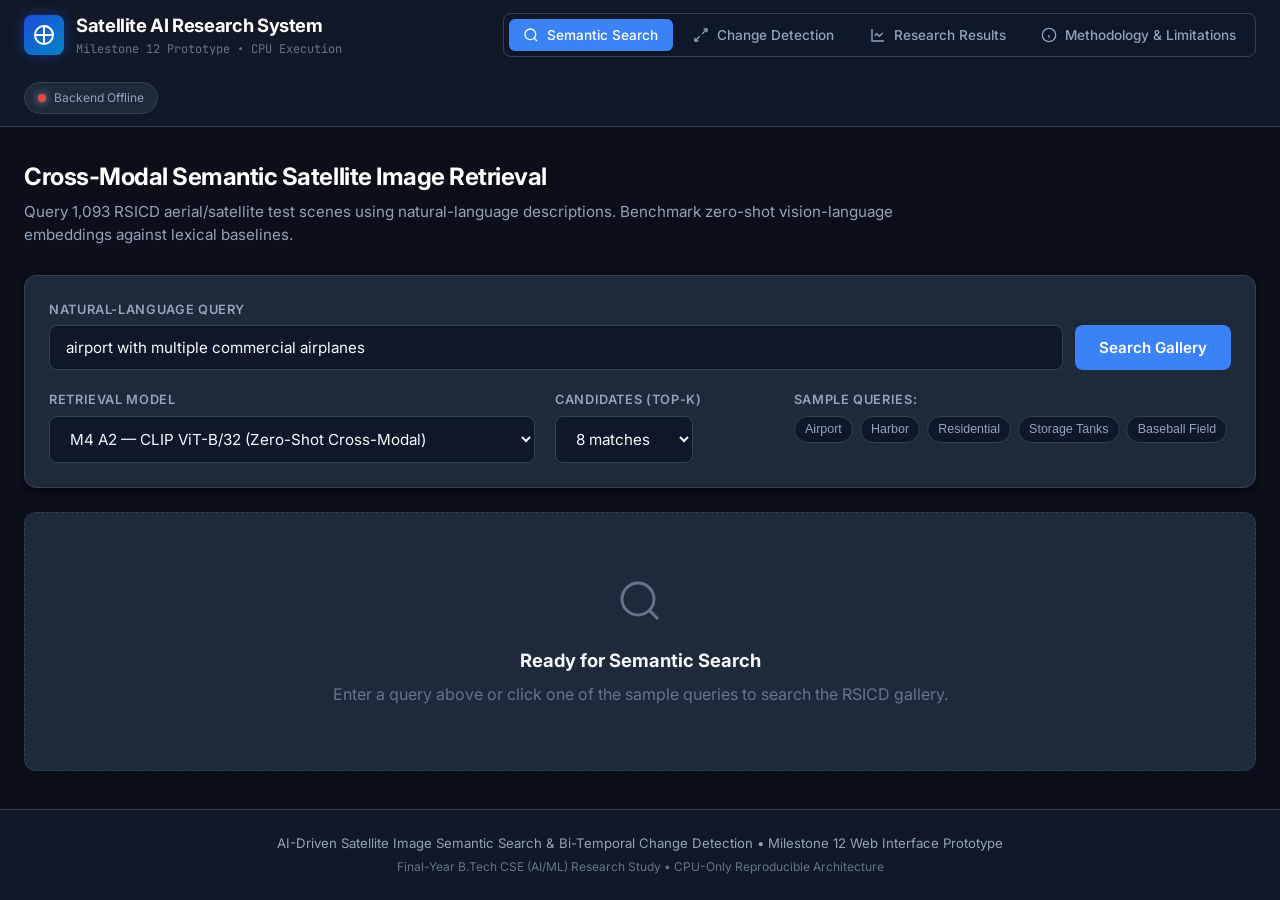
==== frontend/index.html @ 3523a1b5 "streamlit dashboard updated" ====
<!DOCTYPE html>
<html lang="en">
<head>
  <meta charset="UTF-8">
  <meta name="viewport" content="width=device-width, initial-scale=1.0">
  <meta name="description" content="AI-Driven Satellite Image Semantic Search and Temporal Change Detection Research Dashboard">
  <title>Satellite AI — Semantic Search & Change Detection</title>
  <link rel="preconnect" href="https://fonts.googleapis.com">
  <link rel="preconnect" href="https://fonts.gstatic.com" crossorigin>
  <link href="https://fonts.googleapis.com/css2?family=Inter:wght@300;400;500;600;700&family=JetBrains+Mono:wght@400;500&display=swap" rel="stylesheet">
  <link rel="stylesheet" href="css/styles.css">
</head>
<body>
  <!-- Header & Navigation -->
  <header class="app-header">
    <div class="header-container">
      <div class="brand">
        <div class="brand-icon">
          <svg width="24" height="24" viewBox="0 0 24 24" fill="none" stroke="currentColor" stroke-width="2">
            <circle cx="12" cy="12" r="9"/>
            <path d="M12 3a9 9 0 0 1 9 9"/>
            <path d="M3 12h18"/>
            <path d="M12 3v18"/>
          </svg>
        </div>
        <div class="brand-text">
          <h1>Satellite AI Research System</h1>
          <span class="brand-tag">Milestone 12 Prototype &bull; CPU Execution</span>
        </div>
      </div>

      <nav class="main-nav" aria-label="Main Navigation">
        <button class="nav-btn active" data-tab="search" id="tab-btn-search">
          <svg width="16" height="16" viewBox="0 0 24 24" fill="none" stroke="currentColor" stroke-width="2"><circle cx="11" cy="11" r="8"/><path d="m21 21-4.3-4.3"/></svg>
          Semantic Search
        </button>
        <button class="nav-btn" data-tab="change" id="tab-btn-change">
          <svg width="16" height="16" viewBox="0 0 24 24" fill="none" stroke="currentColor" stroke-width="2"><path d="M16 3h5v5"/><path d="M8 21H3v-5"/><path d="M21 3l-7 7"/><path d="M3 21l7-7"/></svg>
          Change Detection
        </button>
        <button class="nav-btn" data-tab="results" id="tab-btn-results">
          <svg width="16" height="16" viewBox="0 0 24 24" fill="none" stroke="currentColor" stroke-width="2"><path d="M3 3v18h18"/><path d="m19 9-5 5-4-4-3 3"/></svg>
          Research Results
        </button>
        <button class="nav-btn" data-tab="methodology" id="tab-btn-methodology">
          <svg width="16" height="16" viewBox="0 0 24 24" fill="none" stroke="currentColor" stroke-width="2"><circle cx="12" cy="12" r="10"/><path d="M12 16v-4"/><path d="M12 8h.01"/></svg>
          Methodology & Limitations
        </button>
      </nav>

      <div class="system-status">
        <span class="status-indicator" id="status-indicator"></span>
        <span class="status-label" id="status-label">Checking Backend...</span>
      </div>
    </div>
  </header>

  <!-- Notification Banner -->
  <div id="alert-banner" class="alert-banner hidden" role="alert">
    <div class="alert-content">
      <span id="alert-message"></span>
      <button id="alert-close" class="alert-close" aria-label="Close Alert">&times;</button>
    </div>
  </div>

  <!-- Main Container -->
  <main class="main-content">
    
    <!-- SECTION 1: SEMANTIC SEARCH -->
    <section id="panel-search" class="content-panel active">
      <div class="panel-header">
        <h2>Cross-Modal Semantic Satellite Image Retrieval</h2>
        <p class="panel-desc">Query 1,093 RSICD aerial/satellite test scenes using natural-language descriptions. Benchmark zero-shot vision-language embeddings against lexical baselines.</p>
      </div>

      <div class="search-controls-card">
        <form id="search-form" class="search-form">
          <div class="query-input-group">
            <label for="search-query-input">Natural-Language Query</label>
            <div class="input-with-button">
              <input type="text" id="search-query-input" placeholder="e.g. airport with multiple commercial airplanes parked near terminals" value="airport with multiple commercial airplanes" required>
              <button type="submit" id="search-submit-btn" class="primary-btn">
                <span class="btn-text">Search Gallery</span>
                <span class="btn-spinner hidden"></span>
              </button>
            </div>
          </div>

          <div class="search-options-row">
            <div class="option-field">
              <label for="search-method-select">Retrieval Model</label>
              <select id="search-method-select">
                <option value="clip" selected>M4 A2 — CLIP ViT-B/32 (Zero-Shot Cross-Modal)</option>
                <option value="prompt_ensemble">M4 A3 — CLIP + Domain Prompt Ensemble (5 RS Templates)</option>
                <option value="bm25">B/M4 A1 — BM25 (Leave-One-Caption-Out Lexical Baseline)</option>
              </select>
            </div>

            <div class="option-field">
              <label for="search-topk-select">Candidates (Top-K)</label>
              <select id="search-topk-select">
                <option value="4">4 matches</option>
                <option value="8" selected>8 matches</option>
                <option value="12">12 matches</option>
                <option value="16">16 matches</option>
                <option value="24">24 matches</option>
              </select>
            </div>

            <div class="quick-queries">
              <label>Sample Queries:</label>
              <div class="query-chips">
                <button type="button" class="chip-btn" data-query="airport with multiple commercial airplanes">Airport</button>
                <button type="button" class="chip-btn" data-query="dense commercial harbor with cargo ships">Harbor</button>
                <button type="button" class="chip-btn" data-query="dense residential area with many houses">Residential</button>
                <button type="button" class="chip-btn" data-query="storage tanks in industrial area">Storage Tanks</button>
                <button type="button" class="chip-btn" data-query="baseball field surrounded by trees">Baseball Field</button>
              </div>
            </div>
          </div>
        </form>
      </div>

      <div class="search-meta-bar" id="search-meta-bar" style="display: none;">
        <div class="meta-item"><span class="meta-label">Method:</span> <strong id="meta-method-name">CLIP ViT-B/32</strong></div>
        <div class="meta-item"><span class="meta-label">Latency:</span> <strong id="meta-latency-val">0 ms</strong> (CPU)</div>
        <div class="meta-item"><span class="meta-label">Found:</span> <strong id="meta-results-count">0</strong> candidates</div>
        <div class="meta-item"><span class="meta-label">Index:</span> <strong>FAISS IndexFlatIP (512D)</strong></div>
      </div>

      <!-- Results Grid -->
      <div id="search-results-container" class="results-grid-container">
        <div class="empty-state" id="search-empty-state">
          <svg width="48" height="48" viewBox="0 0 24 24" fill="none" stroke="currentColor" stroke-width="1.5"><circle cx="11" cy="11" r="8"/><path d="m21 21-4.3-4.3"/></svg>
          <h3>Ready for Semantic Search</h3>
          <p>Enter a query above or click one of the sample queries to search the RSICD gallery.</p>
        </div>
      </div>
    </section>

    <!-- SECTION 2: CHANGE DETECTION -->
    <section id="panel-change" class="content-panel">
      <div class="panel-header">
        <h2>Bi-Temporal Satellite Image Change Detection</h2>
        <p class="panel-desc">Evaluate land-cover and building surface changes between temporal pairs ($T_1 \rightarrow T_2$). Compare classical radiometric differences with Siamese CNNs, dense attention networks, and transformers.</p>
      </div>

      <div class="change-controls-card">
        <form id="change-form" class="change-form">
          <div class="change-options-grid">
            <div class="option-field">
              <label for="change-pair-select">LEVIR-CD Test Scene Pair</label>
              <select id="change-pair-select">
                <option value="test_1" selected>test_1 (Ground Truth Available)</option>
                <option value="test_2">test_2</option>
                <option value="test_3">test_3</option>
                <option value="test_4">test_4</option>
                <option value="test_5">test_5</option>
                <option value="test_10">test_10</option>
                <option value="test_20">test_20</option>
                <option value="test_30">test_30</option>
                <option value="test_40">test_40</option>
                <option value="test_50">test_50</option>
              </select>
            </div>

            <div class="option-field">
              <label for="change-model-select">Detection Algorithm / Model</label>
              <select id="change-model-select">
                <option value="M9_BIT_CD" selected>M9 BIT-CD (Bitemporal Transformer, 552k params)</option>
                <option value="M10_QAT_CD">M10 QAT-CD (Quality-Aware Gated Detection)</option>
                <option value="M7_FC_Siam_diff">M7 FC-Siam-diff (Siamese U-Net, 1.47M params)</option>
                <option value="M8_SNUNet">M8 SNUNet-CD (Dense Siamese + ECAM, 563k params)</option>
                <option value="B1_Pixel_Diff">B1 Pixel Difference (L1 Radiometric Baseline)</option>
                <option value="B2_SSIM">B2 SSIM Dissimilarity (Structural Baseline)</option>
                <option value="B3_CVA">B3 Change Vector Analysis (Spectral Baseline)</option>
              </select>
            </div>

            <div class="option-field" id="qat-options-group" style="display: none;">
              <label for="qat-gamma-select">QAT-CD Attenuation Strength (&gamma;)</label>
              <select id="qat-gamma-select">
                <option value="0.0" selected>&gamma; = 0.0 (Validation Optimal, Baseline F1)</option>
                <option value="0.30">&gamma; = 0.30 (Exploratory Active Gating, -29.2% FP)</option>
              </select>
            </div>

            <div class="option-field">
              <label for="change-threshold-override">Decision Threshold &tau;* Override</label>
              <input type="number" id="change-threshold-override" step="0.01" min="0.0" max="1.0" placeholder="Default (Frozen &tau;*)">
            </div>
          </div>

          <div class="change-action-row">
            <button type="submit" id="change-submit-btn" class="primary-btn">
              <span class="btn-text">Execute Change Detection</span>
              <span class="btn-spinner hidden"></span>
            </button>
            <div class="toggle-control">
              <label class="switch">
                <input type="checkbox" id="show-error-overlay-toggle" checked>
                <span class="slider round"></span>
              </label>
              <span class="switch-label">Show Diagnostic Error Overlay (TP/FP/FN)</span>
            </div>
          </div>
        </form>
      </div>

      <!-- Change Visualizer Stage -->
      <div id="change-results-stage" class="change-results-stage" style="display: none;">
        <div class="viewer-meta-ribbon">
          <div class="ribbon-item"><span class="ribbon-label">Model:</span> <strong id="ribbon-model">M9 BIT-CD</strong></div>
          <div class="ribbon-item"><span class="ribbon-label">Threshold:</span> <strong id="ribbon-threshold">&tau;* = 0.4500</strong></div>
          <div class="ribbon-item"><span class="ribbon-label">Latency:</span> <strong id="ribbon-latency">0 ms</strong> (CPU)</div>
          <div class="ribbon-item"><span class="ribbon-label">Resolution:</span> <strong>1024 &times; 1024</strong> (16 &times; 256 patches)</div>
        </div>

        <div class="quad-viewer-grid">
          <div class="quad-card">
            <div class="quad-header">
              <h3>Image T1 (Pre-Change)</h3>
              <span class="badge">Optical RGB</span>
            </div>
            <div class="quad-body">
              <img id="view-t1" alt="Image T1" src="" loading="lazy">
            </div>
          </div>

          <div class="quad-card">
            <div class="quad-header">
              <h3>Image T2 (Post-Change)</h3>
              <span class="badge">Optical RGB</span>
            </div>
            <div class="quad-body">
              <img id="view-t2" alt="Image T2" src="" loading="lazy">
            </div>
          </div>

          <div class="quad-card">
            <div class="quad-header">
              <h3>Continuous Difference Map</h3>
              <span class="badge badge-accent">Inferno Heatmap [0, 1]</span>
            </div>
            <div class="quad-body">
              <img id="view-heatmap" alt="Difference Heatmap" src="" loading="lazy">
            </div>
          </div>

          <div class="quad-card">
            <div class="quad-header">
              <h3>Predicted Change Mask</h3>
              <span class="badge badge-success">Binary (&ge; &tau;*)</span>
            </div>
            <div class="quad-body">
              <img id="view-mask" alt="Predicted Mask" src="" loading="lazy">
            </div>
          </div>
        </div>

        <!-- Diagnostic Overlay (if ground truth available) -->
        <div id="diagnostic-overlay-section" class="diagnostic-overlay-section">
          <div class="quad-card full-width">
            <div class="quad-header">
              <h3>Ground-Truth Audit & Confusion Error Overlay</h3>
              <div class="legend-pills">
                <span class="pill pill-tp">True Positive (Green)</span>
                <span class="pill pill-fp">False Positive (Red)</span>
                <span class="pill pill-fn">False Negative (Blue)</span>
                <span class="pill pill-tn">True Negative (Dark)</span>
              </div>
            </div>
            <div class="overlay-viewer-wrapper">
              <img id="view-overlay" alt="Error Overlay" src="" loading="lazy">
            </div>
          </div>

          <!-- Scene Metrics -->
          <div class="metrics-cards-row" id="scene-metrics-row">
            <div class="metric-card">
              <span class="metric-name">Precision</span>
              <strong class="metric-value" id="val-precision">0.00%</strong>
            </div>
            <div class="metric-card">
              <span class="metric-name">Recall</span>
              <strong class="metric-value" id="val-recall">0.00%</strong>
            </div>
            <div class="metric-card highlight">
              <span class="metric-name">F1 Score</span>
              <strong class="metric-value" id="val-f1">0.0000</strong>
            </div>
            <div class="metric-card">
              <span class="metric-name">IoU (Jaccard)</span>
              <strong class="metric-value" id="val-iou">0.00%</strong>
            </div>
            <div class="metric-card">
              <span class="metric-name">Accuracy</span>
              <strong class="metric-value" id="val-accuracy">0.00%</strong>
            </div>
            <div class="metric-card">
              <span class="metric-name">False Positives (Pixels)</span>
              <strong class="metric-value" id="val-fp">0</strong>
            </div>
          </div>
        </div>
      </div>
    </section>

    <!-- SECTION 3: RESEARCH RESULTS -->
    <section id="panel-results" class="content-panel">
      <div class="panel-header">
        <h2>Milestone M11 Official Benchmark Results & Scientific Validation</h2>
        <p class="panel-desc">All metrics below were computed from frozen confusion counts across all 128 LEVIR-CD test scenes ($134,217,728$ evaluated pixels) under standardized CPU conditions with warm-up.</p>
      </div>

      <!-- Main Benchmark Table -->
      <div class="table-card">
        <div class="table-card-header">
          <h3>Comparative Benchmark Performance (LEVIR-CD Held-Out Test Set)</h3>
          <span class="badge badge-accent">134,217,728 Evaluated Pixels</span>
        </div>
        <div class="table-responsive">
          <table class="benchmark-table" id="benchmark-summary-table">
            <thead>
              <tr>
                <th>Detector</th>
                <th>Type</th>
                <th>Threshold &tau;*</th>
                <th>Precision</th>
                <th>Recall</th>
                <th>F1 Score</th>
                <th>IoU</th>
                <th>Accuracy</th>
                <th>False Positives</th>
                <th>CPU Latency</th>
                <th>Peak RSS</th>
              </tr>
            </thead>
            <tbody id="benchmark-table-body">
              <tr><td colspan="11" class="loading-cell">Loading verified M11 benchmark records...</td></tr>
            </tbody>
          </table>
        </div>
      </div>

      <!-- Bootstrap CI and Wilcoxon Tests Grid -->
      <div class="stats-cards-grid">
        <div class="table-card">
          <div class="table-card-header">
            <h3>Scene-Level Bootstrap 95% Confidence Intervals (B = 1,000)</h3>
            <span class="badge">N = 128 Scenes</span>
          </div>
          <div class="table-responsive">
            <table class="benchmark-table small" id="bootstrap-ci-table">
              <thead>
                <tr>
                  <th>Model</th>
                  <th>Precision (95% CI)</th>
                  <th>Recall (95% CI)</th>
                  <th>F1 Score (95% CI)</th>
                  <th>IoU (95% CI)</th>
                </tr>
              </thead>
              <tbody id="bootstrap-table-body">
                <tr><td colspan="5" class="loading-cell">Loading statistical resamples...</td></tr>
              </tbody>
            </table>
          </div>
        </div>

        <div class="table-card">
          <div class="table-card-header">
            <h3>Paired Wilcoxon Signed-Rank Hypothesis Tests</h3>
            <span class="badge">&alpha; = 0.05 Level</span>
          </div>
          <div class="table-responsive">
            <table class="benchmark-table small" id="wilcoxon-tests-table">
              <thead>
                <tr>
                  <th>Comparison</th>
                  <th>Mean &Delta;F1</th>
                  <th>Statistic W</th>
                  <th>p-value (F1)</th>
                  <th>Significant?</th>
                </tr>
              </thead>
              <tbody id="wilcoxon-table-body">
                <tr><td colspan="5" class="loading-cell">Loading paired tests...</td></tr>
              </tbody>
            </table>
          </div>
        </div>
      </div>

      <!-- QAT-CD Gating Ablations Table -->
      <div class="table-card">
        <div class="table-card-header">
          <h3>M10 Quality-Aware Attenuation & False-Alarm Ablations</h3>
          <span class="badge badge-accent">Operational Trade-Off Analysis</span>
        </div>
        <div class="table-responsive">
          <table class="benchmark-table small" id="ablation-table">
            <thead>
              <tr>
                <th>Ablation Condition</th>
                <th>Precision</th>
                <th>Recall</th>
                <th>F1 Score</th>
                <th>FP Pixels</th>
                <th>FP Reduction (%)</th>
                <th>Precision &Delta;</th>
                <th>Recall &Delta;</th>
                <th>Exchange Ratio (&Delta;FP / &Delta;TP)</th>
              </tr>
            </thead>
            <tbody id="ablation-table-body">
              <tr><td colspan="9" class="loading-cell">Loading ablation outcomes...</td></tr>
            </tbody>
          </table>
        </div>
      </div>

      <!-- Figures Gallery -->
      <div class="table-card">
        <div class="table-card-header">
          <h3>Precomputed Publication Visualizations (Milestone M11)</h3>
          <span class="badge">Generated from Raw Artifacts</span>
        </div>
        <div class="figures-gallery-grid" id="figures-gallery-grid">
          <!-- Populated by JS -->
        </div>
      </div>
    </section>

    <!-- SECTION 4: METHODOLOGY & LIMITATIONS -->
    <section id="panel-methodology" class="content-panel">
      <div class="panel-header">
        <h2>Methodology, Hardware Constraints & Scientific Limitations</h2>
        <p class="panel-desc">Transparent documentation of experimental protocols, architectural choices, and honest disclosure of empirical constraints.</p>
      </div>

      <div class="methodology-grid">
        <div class="info-card">
          <h3>1. Semantic Retrieval Formulation (M4)</h3>
          <p>Cross-modal text-to-image retrieval maps natural language queries $q$ and aerial imagery $x$ into a shared 512-dimensional embedding space using OpenAI CLIP ViT-B/32. Vectors are $L_2$-normalized such that inner-product similarity corresponds strictly to cosine similarity.</p>
          <ul>
            <li><strong>Dataset:</strong> RSICD (Remote Sensing Image Captioning Dataset)</li>
            <li><strong>Test Gallery:</strong> 1,093 held-out test scenes</li>
            <li><strong>Indexing:</strong> FAISS-CPU <code>IndexFlatIP</code> (single-process CPU execution)</li>
            <li><strong>Domain Ensembling:</strong> 5 remote-sensing prompt templates averaged prior to normalization</li>
          </ul>
        </div>

        <div class="info-card">
          <h3>2. Bi-Temporal Change Detection Formulation (M5&ndash;M10)</h3>
          <p>Given co-registered optical scenes $T_1, T_2 \in \mathbb{R}^{H \times W \times 3}$, models compute continuous change likelihoods $D(x, y) \in [0, 1]$, binarized at frozen validation threshold $\tau^*$:</p>
          <ul>
            <li><strong>B1 Pixel Difference:</strong> Absolute grayscale difference ($L_1$), $\tau^* = 0.4100$</li>
            <li><strong>B2 SSIM:</strong> Localized structural dissimilarity ($1 - \text{SSIM}$), $\tau^* = 0.9000$</li>
            <li><strong>B3 CVA:</strong> Radiometric change vector magnitude in spectral space, $\tau^* = 0.4050$</li>
            <li><strong>M7 FC-Siam-diff:</strong> Fully convolutional Siamese U-Net with feature differencing, $\tau^* = 0.5500$</li>
            <li><strong>M8 SNUNet-CD:</strong> Dense skip Siamese network with Ensemble Channel Attention, $\tau^* = 0.5000$</li>
            <li><strong>M9 BIT-CD:</strong> ResNet18 encoder with bitemporal transformer token exchange, $\tau^* = 0.4500$</li>
            <li><strong>M10 QAT-CD:</strong> Multi-signal quality gating attenuating registration and sharpness artifacts, $\tau^* = 0.4500$</li>
          </ul>
        </div>

        <div class="info-card">
          <h3>3. Hardware Constraints & Fair Profiling</h3>
          <p>The entire research framework is constrained to commodity CPU hardware without cloud GPUs, CUDA, or distributed clusters:</p>
          <ul>
            <li><strong>Platform:</strong> Apple Silicon arm64 (8-core CPU), PyTorch 2.5.1 CPU</li>
            <li><strong>Thread Control:</strong> Strictly fixed at <code>torch.set_num_threads(4)</code></li>
            <li><strong>Memory Ceiling:</strong> Peak RAM constrained under 8 GB (verified peak RSS: 877 MB)</li>
            <li><strong>Profiling Policy:</strong> 1 warm-up scene prior to timed runs; latency reported across mean, P50, and P95</li>
          </ul>
        </div>

        <div class="info-card warning-border">
          <h3>4. Scientific Limitations & Threats to Validity</h3>
          <p><strong>A. Closed-Benchmark Test Set Reuse:</strong> As recorded in the project devlog and decision logs, the official 128-scene LEVIR-CD test split has been evaluated repeatedly across milestones M5&ndash;M10. While decision thresholds were strictly calibrated on the 64 validation scenes, repeated inspection means test results represent a closed retrospective benchmark rather than an untouched prospective trial.</p>
          <p><strong>B. QAT-CD Active Gating is Exploratory:</strong> Under validation calibration optimizing for unweighted F1, the optimal attenuation strength was $\gamma^* = 0.0$ (identical to BIT-CD). The active gating setting ($\gamma = 0.30$) suppresses 29.19% of false alarms and raises precision by +5.42 pp, but slightly reduces unweighted F1. It must not be claimed as an unconditional F1 improvement.</p>
          <p><strong>C. SNUNet-CD False Alarms:</strong> Dense multi-scale feature concatenation without spatial boundary priors results in severe false-alarm runaway (over 53 million false-positive pixels), confirming that high recall alone is insufficient in aerial surveillance.</p>
        </div>
      </div>
    </section>
  </main>

  <!-- Image Preview Modal -->
  <div id="image-modal" class="image-modal hidden" role="dialog" aria-modal="true">
    <div class="modal-backdrop"></div>
    <div class="modal-window">
      <button id="modal-close-btn" class="modal-close-btn" aria-label="Close Preview">&times;</button>
      <div class="modal-image-wrapper">
        <img id="modal-image" src="" alt="Enlarged Preview">
      </div>
      <div class="modal-caption" id="modal-caption"></div>
    </div>
  </div>

  <footer class="app-footer">
    <div class="footer-container">
      <p>AI-Driven Satellite Image Semantic Search & Bi-Temporal Change Detection &bull; Milestone 12 Web Interface Prototype</p>
      <p class="footer-sub">Final-Year B.Tech CSE (AI/ML) Research Study &bull; CPU-Only Reproducible Architecture</p>
    </div>
  </footer>

  <!-- Scripts -->
  <script type="module" src="js/app.js"></script>
</body>
</html>
---- frontend/css/styles.css ----
/* =============================================================================
   SATELLITE AI RESEARCH DASHBOARD — STYLESHEET (VANILLA CSS)
   Milestone 12: High-Density Scientific Dark-Mode Theme
   ============================================================================= */

:root {
  --bg-base: #0b0f19;
  --bg-primary: #0b0f19;
  --bg-secondary: #111827;
  --bg-surface: #1e293b;
  --bg-card: #1e293b;
  --bg-card-hover: #24344d;
  --bg-input: #0f172a;
  
  --border-subtle: #334155;
  --border-focus: #3b82f6;
  
  --text-primary: #f8fafc;
  --text-secondary: #94a3b8;
  --text-muted: #64748b;
  
  --accent-primary: #3b82f6;
  --color-accent: #3b82f6;
  --color-accent-hover: #2563eb;
  --color-success: #10b981;
  --color-warning: #f59e0b;
  --color-danger: #ef4444;
  --color-purple: #8b5cf6;
  
  --font-sans: 'Inter', -apple-system, BlinkMacSystemFont, 'Segoe UI', Roboto, sans-serif;
  --font-mono: 'JetBrains Mono', 'Fira Code', monospace;
  
  --shadow-sm: 0 1px 2px 0 rgba(0, 0, 0, 0.4);
  --shadow-md: 0 4px 6px -1px rgba(0, 0, 0, 0.5), 0 2px 4px -1px rgba(0, 0, 0, 0.4);
  --shadow-lg: 0 10px 15px -3px rgba(0, 0, 0, 0.6), 0 4px 6px -2px rgba(0, 0, 0, 0.4);
  --shadow-xl: 0 20px 25px -5px rgba(0, 0, 0, 0.7), 0 10px 10px -5px rgba(0, 0, 0, 0.5);
  
  --radius-sm: 6px;
  --radius-md: 8px;
  --radius-lg: 12px;
  --radius-full: 9999px;
  
  --transition-fast: 0.15s ease;
  --transition-normal: 0.25s ease;
}

*, *::before, *::after {
  box-sizing: border-box;
  margin: 0;
  padding: 0;
}

body {
  font-family: var(--font-sans);
  background-color: var(--bg-primary);
  color: var(--text-primary);
  line-height: 1.5;
  min-height: 100vh;
  display: flex;
  flex-direction: column;
  -webkit-font-smoothing: antialiased;
}

/* =============================================================================
   HEADER & NAVIGATION
   ============================================================================= */

.app-header {
  background-color: var(--bg-secondary);
  border-bottom: 1px solid var(--border-subtle);
  position: sticky;
  top: 0;
  z-index: 100;
  backdrop-filter: blur(8px);
}

.header-container {
  max-width: 1400px;
  margin: 0 auto;
  padding: 0.75rem 1.5rem;
  display: flex;
  align-items: center;
  justify-content: space-between;
  gap: 1.5rem;
  flex-wrap: wrap;
}

.brand {
  display: flex;
  align-items: center;
  gap: 0.75rem;
}

.brand-icon {
  width: 40px;
  height: 40px;
  background: linear-gradient(135deg, #1d4ed8, #0284c7);
  border-radius: var(--radius-md);
  display: flex;
  align-items: center;
  justify-content: center;
  color: #ffffff;
  box-shadow: 0 0 15px rgba(29, 78, 216, 0.5);
}

.brand-text h1 {
  font-size: 1.15rem;
  font-weight: 700;
  letter-spacing: -0.02em;
  color: #ffffff;
}

.brand-tag {
  font-size: 0.75rem;
  color: var(--text-muted);
  font-family: var(--font-mono);
  display: block;
}

.main-nav {
  display: flex;
  align-items: center;
  gap: 0.4rem;
  background-color: var(--bg-input);
  padding: 0.3rem;
  border-radius: var(--radius-md);
  border: 1px solid var(--border-subtle);
}

.nav-btn {
  background: transparent;
  border: none;
  color: var(--text-secondary);
  font-family: var(--font-sans);
  font-size: 0.85rem;
  font-weight: 500;
  padding: 0.5rem 0.9rem;
  border-radius: var(--radius-sm);
  cursor: pointer;
  display: flex;
  align-items: center;
  gap: 0.5rem;
  transition: all var(--transition-fast);
}

.nav-btn:hover {
  color: var(--text-primary);
  background-color: rgba(255, 255, 255, 0.05);
}

.nav-btn.active {
  color: #ffffff;
  background-color: var(--color-accent);
  box-shadow: var(--shadow-sm);
}

.system-status {
  display: flex;
  align-items: center;
  gap: 0.5rem;
  font-size: 0.75rem;
  color: var(--text-secondary);
  background-color: var(--bg-card);
  padding: 0.4rem 0.8rem;
  border-radius: var(--radius-full);
  border: 1px solid var(--border-subtle);
}

.status-indicator {
  width: 8px;
  height: 8px;
  border-radius: 50%;
  background-color: var(--color-warning);
  display: inline-block;
  box-shadow: 0 0 8px currentColor;
}

.status-indicator.online {
  background-color: var(--color-success);
}

.status-indicator.offline {
  background-color: var(--color-danger);
}

/* =============================================================================
   ALERT BANNER
   ============================================================================= */

.alert-banner {
  background-color: rgba(239, 68, 68, 0.15);
  border-bottom: 1px solid rgba(239, 68, 68, 0.4);
  color: #fca5a5;
  font-size: 0.875rem;
  padding: 0.75rem 1.5rem;
}

.alert-banner.hidden {
  display: none;
}

.alert-content {
  max-width: 1400px;
  margin: 0 auto;
  display: flex;
  align-items: center;
  justify-content: space-between;
}

.alert-close {
  background: transparent;
  border: none;
  color: inherit;
  font-size: 1.25rem;
  cursor: pointer;
  padding: 0 0.5rem;
}

/* =============================================================================
   MAIN CONTENT & PANELS
   ============================================================================= */

.main-content {
  flex: 1;
  max-width: 1400px;
  width: 100%;
  margin: 0 auto;
  padding: 2rem 1.5rem;
}

.content-panel {
  display: none;
  animation: fadeIn 0.25s ease forwards;
}

.content-panel.active {
  display: block;
}

@keyframes fadeIn {
  from { opacity: 0; transform: translateY(4px); }
  to { opacity: 1; transform: translateY(0); }
}

.panel-header {
  margin-bottom: 1.75rem;
}

.panel-header h2 {
  font-size: 1.5rem;
  font-weight: 700;
  letter-spacing: -0.02em;
  color: #ffffff;
  margin-bottom: 0.35rem;
}

.panel-desc {
  font-size: 0.95rem;
  color: var(--text-secondary);
  max-width: 900px;
}

/* =============================================================================
   CONTROLS CARDS & FORMS
   ============================================================================= */

.search-controls-card,
.change-controls-card {
  background-color: var(--bg-card);
  border: 1px solid var(--border-subtle);
  border-radius: var(--radius-lg);
  padding: 1.5rem;
  margin-bottom: 1.5rem;
  box-shadow: var(--shadow-md);
}

.query-input-group label,
.option-field label {
  display: block;
  font-size: 0.8rem;
  font-weight: 600;
  text-transform: uppercase;
  letter-spacing: 0.05em;
  color: var(--text-secondary);
  margin-bottom: 0.4rem;
}

.input-with-button {
  display: flex;
  gap: 0.75rem;
}

.input-with-button input[type="text"],
.option-field input[type="number"],
.option-field select {
  flex: 1;
  background-color: var(--bg-input);
  border: 1px solid var(--border-subtle);
  color: var(--text-primary);
  font-family: var(--font-sans);
  font-size: 0.95rem;
  padding: 0.75rem 1rem;
  border-radius: var(--radius-md);
  transition: border-color var(--transition-fast), box-shadow var(--transition-fast);
}

.input-with-button input[type="text"]:focus,
.option-field input[type="number"]:focus,
.option-field select:focus {
  outline: none;
  border-color: var(--border-focus);
  box-shadow: 0 0 0 3px rgba(59, 130, 246, 0.25);
}

.primary-btn {
  background-color: var(--color-accent);
  color: #ffffff;
  border: none;
  font-family: var(--font-sans);
  font-size: 0.95rem;
  font-weight: 600;
  padding: 0.75rem 1.5rem;
  border-radius: var(--radius-md);
  cursor: pointer;
  display: inline-flex;
  align-items: center;
  justify-content: center;
  gap: 0.5rem;
  transition: all var(--transition-fast);
  white-space: nowrap;
}

.primary-btn:hover {
  background-color: var(--color-accent-hover);
  box-shadow: 0 0 12px rgba(59, 130, 246, 0.4);
}

.primary-btn:disabled {
  opacity: 0.6;
  cursor: not-allowed;
}

.btn-spinner {
  width: 16px;
  height: 16px;
  border: 2px solid rgba(255, 255, 255, 0.3);
  border-top-color: #ffffff;
  border-radius: 50%;
  animation: spin 0.8s linear infinite;
}

.btn-spinner.hidden {
  display: none;
}

@keyframes spin {
  to { transform: rotate(360deg); }
}

.search-options-row {
  display: grid;
  grid-template-columns: 2fr 1fr 2fr;
  gap: 1.25rem;
  margin-top: 1.25rem;
  align-items: start;
}

.quick-queries label {
  display: block;
  font-size: 0.8rem;
  font-weight: 600;
  text-transform: uppercase;
  letter-spacing: 0.05em;
  color: var(--text-secondary);
  margin-bottom: 0.4rem;
}

.query-chips {
  display: flex;
  flex-wrap: wrap;
  gap: 0.4rem;
}

.chip-btn {
  background-color: var(--bg-input);
  border: 1px solid var(--border-subtle);
  color: var(--text-secondary);
  font-size: 0.78rem;
  padding: 0.35rem 0.65rem;
  border-radius: var(--radius-full);
  cursor: pointer;
  transition: all var(--transition-fast);
}

.chip-btn:hover {
  color: var(--text-primary);
  border-color: var(--color-accent);
  background-color: rgba(59, 130, 246, 0.1);
}

/* Meta Bar */
.search-meta-bar,
.viewer-meta-ribbon {
  background-color: var(--bg-secondary);
  border: 1px solid var(--border-subtle);
  border-radius: var(--radius-md);
  padding: 0.6rem 1.25rem;
  margin-bottom: 1.5rem;
  display: flex;
  flex-wrap: wrap;
  gap: 1.5rem;
  font-size: 0.85rem;
  align-items: center;
}

.meta-label, .ribbon-label {
  color: var(--text-muted);
  margin-right: 0.25rem;
}

/* =============================================================================
   SEARCH RESULTS GRID & CARDS
   ============================================================================= */

.results-grid-container {
  display: grid;
  grid-template-columns: repeat(auto-fill, minmax(280px, 1fr));
  gap: 1.25rem;
}

.empty-state {
  grid-column: 1 / -1;
  text-align: center;
  padding: 4rem 2rem;
  background-color: var(--bg-card);
  border: 1px dashed var(--border-subtle);
  border-radius: var(--radius-lg);
  color: var(--text-muted);
}

.empty-state svg {
  margin-bottom: 1rem;
  stroke: var(--text-muted);
}

.empty-state h3 {
  color: var(--text-primary);
  font-size: 1.15rem;
  margin-bottom: 0.5rem;
}

.search-result-card {
  background-color: var(--bg-card);
  border: 1px solid var(--border-subtle);
  border-radius: var(--radius-md);
  overflow: hidden;
  transition: transform var(--transition-fast), box-shadow var(--transition-fast), border-color var(--transition-fast);
  display: flex;
  flex-direction: column;
}

.search-result-card:hover {
  transform: translateY(-2px);
  box-shadow: var(--shadow-lg);
  border-color: rgba(59, 130, 246, 0.5);
}

.card-image-box {
  position: relative;
  width: 100%;
  aspect-ratio: 1 / 1;
  background-color: var(--bg-input);
  overflow: hidden;
  cursor: pointer;
}

.card-image-box img {
  width: 100%;
  height: 100%;
  object-fit: cover;
  transition: transform var(--transition-normal);
}

.search-result-card:hover .card-image-box img {
  transform: scale(1.04);
}

.rank-badge {
  position: absolute;
  top: 8px;
  left: 8px;
  background-color: rgba(15, 23, 42, 0.85);
  backdrop-filter: blur(4px);
  color: #ffffff;
  font-weight: 700;
  font-size: 0.75rem;
  padding: 0.2rem 0.5rem;
  border-radius: var(--radius-sm);
  border: 1px solid rgba(255, 255, 255, 0.1);
}

.category-tag {
  position: absolute;
  top: 8px;
  right: 8px;
  background-color: rgba(59, 130, 246, 0.85);
  backdrop-filter: blur(4px);
  color: #ffffff;
  font-size: 0.7rem;
  font-weight: 600;
  padding: 0.2rem 0.5rem;
  border-radius: var(--radius-sm);
  text-transform: capitalize;
}

.card-body {
  padding: 0.9rem;
  display: flex;
  flex-direction: column;
  gap: 0.4rem;
}

.card-filename {
  font-size: 0.85rem;
  font-family: var(--font-mono);
  color: var(--text-primary);
  white-space: nowrap;
  overflow: hidden;
  text-overflow: ellipsis;
}

.card-score-row {
  display: flex;
  justify-content: space-between;
  align-items: center;
  font-size: 0.8rem;
  color: var(--text-secondary);
}

.score-value {
  font-family: var(--font-mono);
  font-weight: 600;
  color: #38bdf8;
}

/* =============================================================================
   CHANGE DETECTION QUAD VIEWER & METRICS
   ============================================================================= */

.change-options-grid {
  display: grid;
  grid-template-columns: repeat(auto-fit, minmax(240px, 1fr));
  gap: 1.25rem;
  margin-bottom: 1.25rem;
}

.change-action-row {
  display: flex;
  align-items: center;
  justify-content: space-between;
  flex-wrap: wrap;
  gap: 1rem;
}

.toggle-control {
  display: flex;
  align-items: center;
  gap: 0.6rem;
}

.switch {
  position: relative;
  display: inline-block;
  width: 44px;
  height: 24px;
}

.switch input {
  opacity: 0;
  width: 0;
  height: 0;
}

.slider {
  position: absolute;
  cursor: pointer;
  top: 0; left: 0; right: 0; bottom: 0;
  background-color: var(--bg-input);
  border: 1px solid var(--border-subtle);
  transition: .3s;
}

.slider.round {
  border-radius: 34px;
}

.slider.round:before {
  position: absolute;
  content: "";
  height: 16px;
  width: 16px;
  left: 3px;
  bottom: 3px;
  background-color: var(--text-secondary);
  border-radius: 50%;
  transition: .3s;
}

input:checked + .slider {
  background-color: var(--color-accent);
}

input:checked + .slider:before {
  transform: translateX(20px);
  background-color: #ffffff;
}

.switch-label {
  font-size: 0.85rem;
  color: var(--text-secondary);
}

.quad-viewer-grid {
  display: grid;
  grid-template-columns: repeat(auto-fit, minmax(280px, 1fr));
  gap: 1.25rem;
  margin-bottom: 1.5rem;
}

.quad-card {
  background-color: var(--bg-card);
  border: 1px solid var(--border-subtle);
  border-radius: var(--radius-md);
  overflow: hidden;
  box-shadow: var(--shadow-md);
}

.quad-card.full-width {
  grid-column: 1 / -1;
}

.quad-header {
  padding: 0.75rem 1rem;
  background-color: var(--bg-secondary);
  border-bottom: 1px solid var(--border-subtle);
  display: flex;
  align-items: center;
  justify-content: space-between;
}

.quad-header h3 {
  font-size: 0.85rem;
  font-weight: 600;
  color: #ffffff;
}

.badge {
  font-size: 0.7rem;
  font-weight: 600;
  padding: 0.2rem 0.5rem;
  border-radius: var(--radius-sm);
  background-color: var(--bg-input);
  color: var(--text-secondary);
  border: 1px solid var(--border-subtle);
}

.badge-accent {
  background-color: rgba(245, 158, 11, 0.15);
  color: #f59e0b;
  border-color: rgba(245, 158, 11, 0.3);
}

.badge-success {
  background-color: rgba(16, 185, 129, 0.15);
  color: #10b981;
  border-color: rgba(16, 185, 129, 0.3);
}

.quad-body {
  position: relative;
  aspect-ratio: 1 / 1;
  background-color: #000000;
  display: flex;
  align-items: center;
  justify-content: center;
  overflow: hidden;
}

.quad-body img {
  width: 100%;
  height: 100%;
  object-fit: contain;
}

.overlay-viewer-wrapper {
  background-color: #000000;
  aspect-ratio: 2 / 1;
  max-height: 480px;
  display: flex;
  align-items: center;
  justify-content: center;
  overflow: hidden;
}

.overlay-viewer-wrapper img {
  width: 100%;
  height: 100%;
  object-fit: contain;
}

.legend-pills {
  display: flex;
  gap: 0.4rem;
  flex-wrap: wrap;
}

.pill {
  font-size: 0.7rem;
  padding: 0.2rem 0.5rem;
  border-radius: var(--radius-sm);
  font-weight: 600;
}

.pill-tp { background-color: #166534; color: #86efac; }
.pill-fp { background-color: #991b1b; color: #fca5a5; }
.pill-fn { background-color: #1e40af; color: #93c5fd; }
.pill-tn { background-color: #1e293b; color: #94a3b8; }

.metrics-cards-row {
  display: grid;
  grid-template-columns: repeat(auto-fit, minmax(160px, 1fr));
  gap: 1rem;
  margin-top: 1.25rem;
}

.metric-card {
  background-color: var(--bg-card);
  border: 1px solid var(--border-subtle);
  border-radius: var(--radius-md);
  padding: 1rem;
  display: flex;
  flex-direction: column;
  gap: 0.25rem;
}

.metric-card.highlight {
  border-color: var(--color-accent);
  background: linear-gradient(180deg, rgba(59, 130, 246, 0.1), var(--bg-card));
}

.metric-name {
  font-size: 0.75rem;
  font-weight: 600;
  text-transform: uppercase;
  letter-spacing: 0.05em;
  color: var(--text-muted);
}

.metric-value {
  font-size: 1.4rem;
  font-family: var(--font-mono);
  font-weight: 700;
  color: #ffffff;
}

/* =============================================================================
   BENCHMARK TABLES & STATISTICS
   ============================================================================= */

.table-card {
  background-color: var(--bg-card);
  border: 1px solid var(--border-subtle);
  border-radius: var(--radius-lg);
  overflow: hidden;
  margin-bottom: 1.75rem;
  box-shadow: var(--shadow-md);
}

.table-card-header {
  padding: 1rem 1.25rem;
  background-color: var(--bg-secondary);
  border-bottom: 1px solid var(--border-subtle);
  display: flex;
  align-items: center;
  justify-content: space-between;
}

.table-card-header h3 {
  font-size: 0.95rem;
  font-weight: 700;
  color: #ffffff;
}

.table-responsive {
  width: 100%;
  overflow-x: auto;
}

.benchmark-table {
  width: 100%;
  border-collapse: collapse;
  font-size: 0.85rem;
  text-align: left;
}

.benchmark-table.small {
  font-size: 0.8rem;
}

.benchmark-table th {
  background-color: var(--bg-input);
  color: var(--text-secondary);
  font-weight: 600;
  text-transform: uppercase;
  letter-spacing: 0.04em;
  padding: 0.75rem 1rem;
  border-bottom: 1px solid var(--border-subtle);
  white-space: nowrap;
}

.benchmark-table td {
  padding: 0.75rem 1rem;
  border-bottom: 1px solid rgba(51, 65, 85, 0.5);
  color: var(--text-primary);
  white-space: nowrap;
}

.benchmark-table tr:hover td {
  background-color: rgba(255, 255, 255, 0.02);
}

.benchmark-table tr.highlight-row td {
  background-color: rgba(59, 130, 246, 0.08);
  font-weight: 600;
}

.loading-cell {
  text-align: center;
  color: var(--text-muted);
  padding: 2rem !important;
}

.stats-cards-grid {
  display: grid;
  grid-template-columns: 1fr 1fr;
  gap: 1.5rem;
}

@media (max-width: 900px) {
  .stats-cards-grid {
    grid-template-columns: 1fr;
  }
}

/* =============================================================================
   FIGURES GALLERY
   ============================================================================= */

.figures-gallery-grid {
  padding: 1.25rem;
  display: grid;
  grid-template-columns: repeat(auto-fill, minmax(300px, 1fr));
  gap: 1.25rem;
}

.figure-thumb-card {
  background-color: var(--bg-input);
  border: 1px solid var(--border-subtle);
  border-radius: var(--radius-md);
  overflow: hidden;
  cursor: pointer;
  transition: all var(--transition-fast);
}

.figure-thumb-card:hover {
  border-color: var(--color-accent);
  transform: translateY(-2px);
  box-shadow: var(--shadow-lg);
}

.figure-thumb-box {
  aspect-ratio: 16 / 10;
  background-color: #000000;
  overflow: hidden;
}

.figure-thumb-box img {
  width: 100%;
  height: 100%;
  object-fit: cover;
  transition: transform var(--transition-normal);
}

.figure-thumb-card:hover .figure-thumb-box img {
  transform: scale(1.03);
}

.figure-thumb-title {
  padding: 0.6rem 0.8rem;
  font-size: 0.8rem;
  font-weight: 600;
  color: var(--text-secondary);
  white-space: nowrap;
  overflow: hidden;
  text-overflow: ellipsis;
}

/* =============================================================================
   METHODOLOGY CARDS
   ============================================================================= */

.methodology-grid {
  display: grid;
  grid-template-columns: repeat(auto-fit, minmax(340px, 1fr));
  gap: 1.5rem;
}

.info-card {
  background-color: var(--bg-card);
  border: 1px solid var(--border-subtle);
  border-radius: var(--radius-lg);
  padding: 1.5rem;
  box-shadow: var(--shadow-md);
}

.info-card.warning-border {
  border-color: rgba(245, 158, 11, 0.4);
  background: linear-gradient(180deg, rgba(245, 158, 11, 0.05), var(--bg-card));
}

.info-card h3 {
  font-size: 1rem;
  font-weight: 700;
  color: #ffffff;
  margin-bottom: 0.75rem;
}

.info-card p {
  font-size: 0.875rem;
  color: var(--text-secondary);
  margin-bottom: 0.75rem;
  line-height: 1.6;
}

.info-card ul {
  padding-left: 1.25rem;
  font-size: 0.85rem;
  color: var(--text-secondary);
  display: flex;
  flex-direction: column;
  gap: 0.4rem;
}

.info-card li strong {
  color: var(--text-primary);
}

/* =============================================================================
   MODAL
   ============================================================================= */

.image-modal {
  position: fixed;
  top: 0; left: 0; right: 0; bottom: 0;
  z-index: 1000;
  display: flex;
  align-items: center;
  justify-content: center;
  padding: 2rem;
}

.image-modal.hidden {
  display: none;
}

.modal-backdrop {
  position: absolute;
  top: 0; left: 0; right: 0; bottom: 0;
  background-color: rgba(0, 0, 0, 0.85);
  backdrop-filter: blur(6px);
}

.modal-window {
  position: relative;
  background-color: var(--bg-card);
  border: 1px solid var(--border-subtle);
  border-radius: var(--radius-lg);
  max-width: 90vw;
  max-height: 90vh;
  overflow: hidden;
  box-shadow: var(--shadow-xl);
  display: flex;
  flex-direction: column;
}

.modal-close-btn {
  position: absolute;
  top: 10px;
  right: 12px;
  background-color: rgba(0, 0, 0, 0.7);
  border: 1px solid rgba(255, 255, 255, 0.2);
  color: #ffffff;
  width: 32px;
  height: 32px;
  border-radius: 50%;
  cursor: pointer;
  font-size: 1.25rem;
  display: flex;
  align-items: center;
  justify-content: center;
  z-index: 10;
}

.modal-image-wrapper {
  background-color: #000000;
  display: flex;
  align-items: center;
  justify-content: center;
  max-height: 75vh;
  overflow: auto;
}

.modal-image-wrapper img {
  max-width: 100%;
  max-height: 75vh;
  object-fit: contain;
}

.modal-caption {
  padding: 0.8rem 1.25rem;
  background-color: var(--bg-secondary);
  font-size: 0.85rem;
  color: var(--text-secondary);
  font-family: var(--font-mono);
  border-top: 1px solid var(--border-subtle);
}

/* =============================================================================
   FOOTER
   ============================================================================= */

.app-footer {
  background-color: var(--bg-secondary);
  border-top: 1px solid var(--border-subtle);
  padding: 1.5rem;
  margin-top: auto;
  text-align: center;
}

.footer-container {
  max-width: 1400px;
  margin: 0 auto;
}

.app-footer p {
  font-size: 0.825rem;
  color: var(--text-secondary);
}

.footer-sub {
  color: var(--text-muted) !important;
  font-size: 0.75rem !important;
  margin-top: 0.25rem;
}

/* =============================================================================
   RESPONSIVE DESIGN (MOBILE & NARROW VIEWPORTS)
   ============================================================================= */

@media (max-width: 768px) {
  .header-container {
    flex-direction: column;
    align-items: stretch;
    gap: 0.75rem;
  }
  
  .main-nav {
    overflow-x: auto;
    width: 100%;
  }

  .nav-btn {
    white-space: nowrap;
  }

  .search-options-row {
    grid-template-columns: 1fr;
  }

  .input-with-button {
    flex-direction: column;
  }

  .quad-viewer-grid {
    grid-template-columns: 1fr;
  }

  .overlay-viewer-wrapper {
    aspect-ratio: 1 / 1;
  }
}
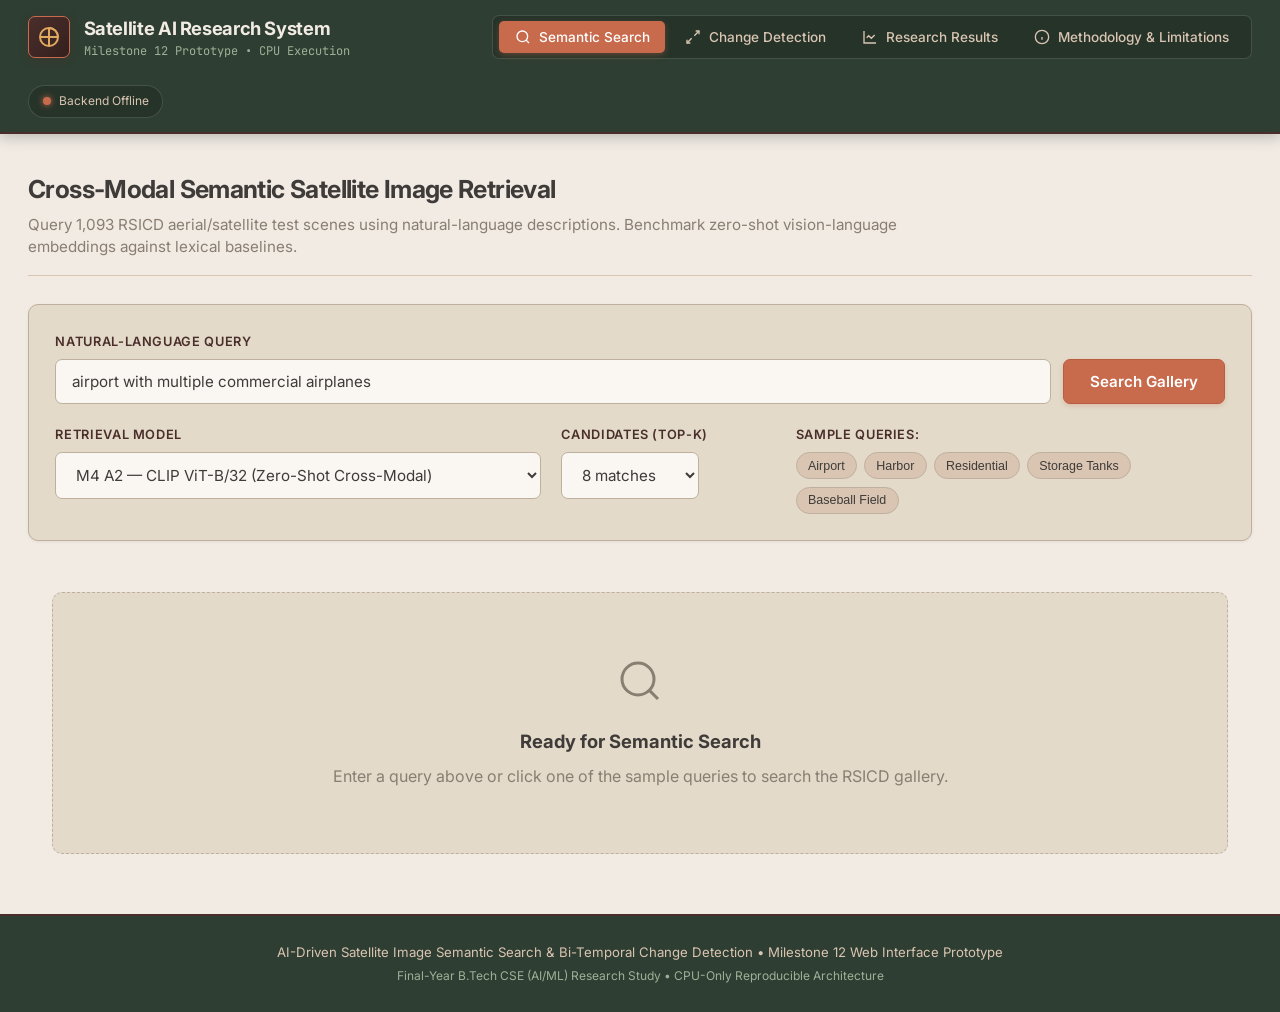
==== commit c451bf9c: "frontend changes" ====
--- a/frontend/index.html
+++ b/frontend/index.html
@@ -129,7 +129,7 @@
       </div>
 
       <!-- Results Grid -->
-      <div id="search-results-container" class="results-grid-container">
+      <div id="search-results-container" class="search-results-container">
         <div class="empty-state" id="search-empty-state">
           <svg width="48" height="48" viewBox="0 0 24 24" fill="none" stroke="currentColor" stroke-width="1.5"><circle cx="11" cy="11" r="8"/><path d="m21 21-4.3-4.3"/></svg>
           <h3>Ready for Semantic Search</h3>
@@ -147,7 +147,7 @@
 
       <div class="change-controls-card">
         <form id="change-form" class="change-form">
-          <div class="change-options-grid">
+          <div class="change-options-grid change-detection-config">
             <div class="option-field">
               <label for="change-pair-select">LEVIR-CD Test Scene Pair</label>
               <select id="change-pair-select">
@@ -191,7 +191,7 @@
             </div>
           </div>
 
-          <div class="change-action-row">
+          <div class="change-action-row change-detection-actions">
             <button type="submit" id="change-submit-btn" class="primary-btn">
               <span class="btn-text">Execute Change Detection</span>
               <span class="btn-spinner hidden"></span>
@@ -216,8 +216,8 @@
           <div class="ribbon-item"><span class="ribbon-label">Resolution:</span> <strong>1024 &times; 1024</strong> (16 &times; 256 patches)</div>
         </div>
 
-        <div class="quad-viewer-grid">
-          <div class="quad-card">
+        <div class="quad-viewer-grid change-detection-results-grid">
+          <div class="quad-card visualization-card">
             <div class="quad-header">
               <h3>Image T1 (Pre-Change)</h3>
               <span class="badge">Optical RGB</span>
@@ -227,7 +227,7 @@
             </div>
           </div>
 
-          <div class="quad-card">
+          <div class="quad-card visualization-card">
             <div class="quad-header">
               <h3>Image T2 (Post-Change)</h3>
               <span class="badge">Optical RGB</span>
@@ -237,7 +237,7 @@
             </div>
           </div>
 
-          <div class="quad-card">
+          <div class="quad-card visualization-card">
             <div class="quad-header">
               <h3>Continuous Difference Map</h3>
               <span class="badge badge-accent">Inferno Heatmap [0, 1]</span>
@@ -247,7 +247,7 @@
             </div>
           </div>
 
-          <div class="quad-card">
+          <div class="quad-card visualization-card">
             <div class="quad-header">
               <h3>Predicted Change Mask</h3>
               <span class="badge badge-success">Binary (&ge; &tau;*)</span>
@@ -303,14 +303,22 @@
             </div>
           </div>
         </div>
+
+        <!-- AI Explainability Action Bar -->
+        <div class="change-explain-action-bar" id="change-explain-action-bar">
+          <button type="button" class="btn-explain-large" id="btn-explain-change">
+            <span class="explain-icon">💡</span> Explain This Prediction (Qwen 27B)
+          </button>
+          <div class="change-explanation-slot" id="change-explanation-slot"></div>
+        </div>
       </div>
     </section>
 
     <!-- SECTION 3: RESEARCH RESULTS -->
-    <section id="panel-results" class="content-panel">
+    <section id="panel-results" class="content-panel research-results-container">
       <div class="panel-header">
-        <h2>Milestone M11 Official Benchmark Results & Scientific Validation</h2>
-        <p class="panel-desc">All metrics below were computed from frozen confusion counts across all 128 LEVIR-CD test scenes ($134,217,728$ evaluated pixels) under standardized CPU conditions with warm-up.</p>
+        <h2>Milestone M11 & M13 Official Benchmark Results & Scientific Validation</h2>
+        <p class="panel-desc">All metrics below were computed from frozen confusion counts across all 128 LEVIR-CD test scenes ($134,217,728$ evaluated pixels) and 1,093 RSICD test queries under standardized CPU conditions with warm-up.</p>
       </div>
 
       <!-- Main Benchmark Table -->
@@ -420,13 +428,22 @@
         </div>
       </div>
 
-      <!-- Figures Gallery -->
-      <div class="table-card">
+      <!-- Publication Visualizations Section -->
+      <div class="table-card publication-figures-card">
         <div class="table-card-header">
-          <h3>Precomputed Publication Visualizations (Milestone M11)</h3>
-          <span class="badge">Generated from Raw Artifacts</span>
-        </div>
-        <div class="figures-gallery-grid" id="figures-gallery-grid">
+          <div class="table-card-title-group">
+            <h3>Publication Visualizations & Research Charts</h3>
+            <span class="table-card-subtitle">Comprehensive Experimental Evaluation across Milestones (M5–M13)</span>
+          </div>
+          <div class="figures-filter-group" id="figures-filter-group">
+            <button type="button" class="fig-filter-btn active" data-filter="all">All Charts</button>
+            <button type="button" class="fig-filter-btn" data-filter="m13">M13 End-to-End</button>
+            <button type="button" class="fig-filter-btn" data-filter="m11">M11 Benchmark</button>
+            <button type="button" class="fig-filter-btn" data-filter="m10">M10 QAT-CD</button>
+            <button type="button" class="fig-filter-btn" data-filter="m6-m5">M5/M6 Baselines</button>
+          </div>
+        </div>
+        <div class="figures-gallery-grid research-results-grid" id="figures-gallery-grid">
           <!-- Populated by JS -->
         </div>
       </div>
--- a/frontend/css/styles.css
+++ b/frontend/css/styles.css
@@ -1,47 +1,73 @@
 /* =============================================================================
    SATELLITE AI RESEARCH DASHBOARD — STYLESHEET (VANILLA CSS)
-   Milestone 12: High-Density Scientific Dark-Mode Theme
+   Unified Earth-Inspired Design System
+   Palettes: Warm Desert & Terracotta, Forest Moss & Sage, Coastal Stone & Mud
    ============================================================================= */
 
 :root {
-  --bg-base: #0b0f19;
-  --bg-primary: #0b0f19;
-  --bg-secondary: #111827;
-  --bg-surface: #1e293b;
-  --bg-card: #1e293b;
-  --bg-card-hover: #24344d;
-  --bg-input: #0f172a;
+  /* ---------------------------------------------------------------------------
+     12-Color Mandatory Earth-Inspired Palette
+     --------------------------------------------------------------------------- */
+  --color-deep-bark:      #4A2E2B; /* Primary dark structure, dark buttons, table headers */
+  --color-terracotta:     #C86B4D; /* Warm earthy accent, primary CTA, alerts, active states */
+  --color-yellow-ochre:   #E1A95F; /* Mineral ochre, warnings, research highlights, badges */
+  --color-sandy-beige:    #D9C5B2; /* Secondary surfaces, table headers, card borders, dividers */
+  --color-forest-green:   #2F3E32; /* Deep woodland canopy, top navigation, brand structure */
+  --color-olive-moss:     #6B7A65; /* Natural green accent, secondary badges, success states */
+  --color-sage:           #9DB198; /* Soft foliage green, subtle highlights, delicate borders */
+  --color-alabaster:      #F1EBE4; /* Warm off-white, principal page workspace background */
+  --color-charcoal-rock:  #3E3B39; /* Deep mineral stone, primary typography, high-contrast text */
+  --color-taupe:          #8A7E72; /* Warm sedimentary stone, secondary typography, metadata */
+  --color-khaki-silt:     #BFAF9E; /* River sediment, secondary borders, subtle outlines */
+  --color-bone-white:     #E3DAC9; /* Natural chalk stone, principal card surfaces, containers */
+
+  /* ---------------------------------------------------------------------------
+     Functional Semantic Token Mapping (Preserves required test tokens)
+     --------------------------------------------------------------------------- */
+  --bg-base:              var(--color-alabaster);
+  --bg-primary:           var(--color-alabaster);
+  --bg-secondary:         var(--color-bone-white);
+  --bg-surface:           var(--color-bone-white);
+  --bg-card:              var(--color-bone-white);
+  --bg-card-hover:        #DDD2BE;
+  --bg-input:             #FAF7F2;
+  --bg-nav:               var(--color-forest-green);
+  --bg-nav-surface:       #263329;
   
-  --border-subtle: #334155;
-  --border-focus: #3b82f6;
+  --border-subtle:        var(--color-khaki-silt);
+  --border-divider:       var(--color-sandy-beige);
+  --border-focus:         var(--color-terracotta);
   
-  --text-primary: #f8fafc;
-  --text-secondary: #94a3b8;
-  --text-muted: #64748b;
+  --text-primary:         var(--color-charcoal-rock);
+  --text-secondary:       var(--color-taupe);
+  --text-muted:           #9E9387;
+  --text-on-dark:         var(--color-alabaster);
   
-  --accent-primary: #3b82f6;
-  --color-accent: #3b82f6;
-  --color-accent-hover: #2563eb;
-  --color-success: #10b981;
-  --color-warning: #f59e0b;
-  --color-danger: #ef4444;
-  --color-purple: #8b5cf6;
-  
-  --font-sans: 'Inter', -apple-system, BlinkMacSystemFont, 'Segoe UI', Roboto, sans-serif;
-  --font-mono: 'JetBrains Mono', 'Fira Code', monospace;
-  
-  --shadow-sm: 0 1px 2px 0 rgba(0, 0, 0, 0.4);
-  --shadow-md: 0 4px 6px -1px rgba(0, 0, 0, 0.5), 0 2px 4px -1px rgba(0, 0, 0, 0.4);
-  --shadow-lg: 0 10px 15px -3px rgba(0, 0, 0, 0.6), 0 4px 6px -2px rgba(0, 0, 0, 0.4);
-  --shadow-xl: 0 20px 25px -5px rgba(0, 0, 0, 0.7), 0 10px 10px -5px rgba(0, 0, 0, 0.5);
-  
-  --radius-sm: 6px;
-  --radius-md: 8px;
-  --radius-lg: 12px;
-  --radius-full: 9999px;
-  
-  --transition-fast: 0.15s ease;
-  --transition-normal: 0.25s ease;
+  --accent-primary:       var(--color-terracotta);
+  --color-accent:         var(--color-terracotta);
+  --color-accent-hover:   var(--color-deep-bark);
+  --color-success:        var(--color-olive-moss);
+  --color-warning:        var(--color-yellow-ochre);
+  --color-danger:         var(--color-terracotta);
+  --color-info:           var(--color-sage);
+  --color-purple:         #7C5C6E; /* Muted heather mineral */
+
+  --font-sans:            'Inter', -apple-system, BlinkMacSystemFont, 'Segoe UI', Roboto, sans-serif;
+  --font-mono:            'JetBrains Mono', 'Fira Code', monospace;
+
+  /* Earth-Toned Shadows (Warm ambient mineral occlusion) */
+  --shadow-sm:            0 1px 3px rgba(62, 59, 57, 0.08);
+  --shadow-md:            0 4px 10px -2px rgba(62, 59, 57, 0.10), 0 2px 4px -2px rgba(62, 59, 57, 0.06);
+  --shadow-lg:            0 10px 20px -3px rgba(62, 59, 57, 0.12), 0 4px 8px -2px rgba(62, 59, 57, 0.08);
+  --shadow-xl:            0 20px 30px -5px rgba(62, 59, 57, 0.16), 0 10px 12px -5px rgba(62, 59, 57, 0.10);
+
+  --radius-sm:            5px;
+  --radius-md:            7px;
+  --radius-lg:            10px;
+  --radius-full:          9999px;
+
+  --transition-fast:      0.15s ease;
+  --transition-normal:    0.25s ease;
 }
 
 *, *::before, *::after {
@@ -54,7 +80,7 @@
   font-family: var(--font-sans);
   background-color: var(--bg-primary);
   color: var(--text-primary);
-  line-height: 1.5;
+  line-height: 1.55;
   min-height: 100vh;
   display: flex;
   flex-direction: column;
@@ -62,22 +88,22 @@
 }
 
 /* =============================================================================
-   HEADER & NAVIGATION
+   HEADER & NAVIGATION (Forest Canopy & Deep Bark)
    ============================================================================= */
 
 .app-header {
-  background-color: var(--bg-secondary);
-  border-bottom: 1px solid var(--border-subtle);
+  background-color: var(--bg-nav);
+  border-bottom: 2px solid var(--color-deep-bark);
   position: sticky;
   top: 0;
   z-index: 100;
-  backdrop-filter: blur(8px);
+  box-shadow: 0 4px 12px rgba(47, 62, 50, 0.25);
 }
 
 .header-container {
   max-width: 1400px;
   margin: 0 auto;
-  padding: 0.75rem 1.5rem;
+  padding: 0.85rem 1.75rem;
   display: flex;
   align-items: center;
   justify-content: space-between;
@@ -88,31 +114,32 @@
 .brand {
   display: flex;
   align-items: center;
-  gap: 0.75rem;
+  gap: 0.85rem;
 }
 
 .brand-icon {
-  width: 40px;
-  height: 40px;
-  background: linear-gradient(135deg, #1d4ed8, #0284c7);
+  width: 42px;
+  height: 42px;
+  background: linear-gradient(135deg, var(--color-deep-bark), #34201E);
+  border: 1px solid var(--color-terracotta);
   border-radius: var(--radius-md);
   display: flex;
   align-items: center;
   justify-content: center;
-  color: #ffffff;
-  box-shadow: 0 0 15px rgba(29, 78, 216, 0.5);
+  color: var(--color-yellow-ochre);
+  box-shadow: 0 2px 8px rgba(74, 46, 43, 0.4);
 }
 
 .brand-text h1 {
   font-size: 1.15rem;
   font-weight: 700;
   letter-spacing: -0.02em;
-  color: #ffffff;
+  color: var(--color-alabaster);
 }
 
 .brand-tag {
   font-size: 0.75rem;
-  color: var(--text-muted);
+  color: var(--color-sage);
   font-family: var(--font-mono);
   display: block;
 }
@@ -120,21 +147,21 @@
 .main-nav {
   display: flex;
   align-items: center;
-  gap: 0.4rem;
-  background-color: var(--bg-input);
-  padding: 0.3rem;
+  gap: 0.35rem;
+  background-color: var(--bg-nav-surface);
+  padding: 0.3rem 0.4rem;
   border-radius: var(--radius-md);
-  border: 1px solid var(--border-subtle);
+  border: 1px solid rgba(157, 177, 152, 0.25);
 }
 
 .nav-btn {
   background: transparent;
   border: none;
-  color: var(--text-secondary);
+  color: var(--color-sandy-beige);
   font-family: var(--font-sans);
   font-size: 0.85rem;
   font-weight: 500;
-  padding: 0.5rem 0.9rem;
+  padding: 0.5rem 0.95rem;
   border-radius: var(--radius-sm);
   cursor: pointer;
   display: flex;
@@ -144,14 +171,14 @@
 }
 
 .nav-btn:hover {
-  color: var(--text-primary);
-  background-color: rgba(255, 255, 255, 0.05);
+  color: var(--color-alabaster);
+  background-color: rgba(241, 235, 228, 0.08);
 }
 
 .nav-btn.active {
   color: #ffffff;
-  background-color: var(--color-accent);
-  box-shadow: var(--shadow-sm);
+  background-color: var(--color-terracotta);
+  box-shadow: 0 2px 6px rgba(200, 107, 77, 0.35);
 }
 
 .system-status {
@@ -159,40 +186,43 @@
   align-items: center;
   gap: 0.5rem;
   font-size: 0.75rem;
-  color: var(--text-secondary);
-  background-color: var(--bg-card);
-  padding: 0.4rem 0.8rem;
+  color: var(--color-sandy-beige);
+  background-color: var(--bg-nav-surface);
+  padding: 0.4rem 0.85rem;
   border-radius: var(--radius-full);
-  border: 1px solid var(--border-subtle);
+  border: 1px solid rgba(157, 177, 152, 0.25);
 }
 
 .status-indicator {
   width: 8px;
   height: 8px;
   border-radius: 50%;
-  background-color: var(--color-warning);
+  background-color: var(--color-yellow-ochre);
   display: inline-block;
-  box-shadow: 0 0 8px currentColor;
+  box-shadow: 0 0 6px var(--color-yellow-ochre);
 }
 
 .status-indicator.online {
-  background-color: var(--color-success);
+  background-color: var(--color-sage);
+  box-shadow: 0 0 6px var(--color-sage);
 }
 
 .status-indicator.offline {
-  background-color: var(--color-danger);
+  background-color: var(--color-terracotta);
+  box-shadow: 0 0 6px var(--color-terracotta);
 }
 
 /* =============================================================================
-   ALERT BANNER
+   ALERT BANNER (Terracotta & Sand Accent)
    ============================================================================= */
 
 .alert-banner {
-  background-color: rgba(239, 68, 68, 0.15);
-  border-bottom: 1px solid rgba(239, 68, 68, 0.4);
-  color: #fca5a5;
+  background-color: rgba(200, 107, 77, 0.12);
+  border-bottom: 1px solid var(--color-terracotta);
+  color: var(--color-deep-bark);
   font-size: 0.875rem;
-  padding: 0.75rem 1.5rem;
+  font-weight: 500;
+  padding: 0.75rem 1.75rem;
 }
 
 .alert-banner.hidden {
@@ -217,7 +247,7 @@
 }
 
 /* =============================================================================
-   MAIN CONTENT & PANELS
+   MAIN CONTENT & PANELS (Warm Alabaster Workspace)
    ============================================================================= */
 
 .main-content {
@@ -225,12 +255,12 @@
   max-width: 1400px;
   width: 100%;
   margin: 0 auto;
-  padding: 2rem 1.5rem;
+  padding: 2.25rem 1.75rem;
 }
 
 .content-panel {
   display: none;
-  animation: fadeIn 0.25s ease forwards;
+  animation: fadeIn 0.2s ease forwards;
 }
 
 .content-panel.active {
@@ -238,30 +268,33 @@
 }
 
 @keyframes fadeIn {
-  from { opacity: 0; transform: translateY(4px); }
+  from { opacity: 0; transform: translateY(3px); }
   to { opacity: 1; transform: translateY(0); }
 }
 
 .panel-header {
   margin-bottom: 1.75rem;
+  border-bottom: 1px solid var(--border-divider);
+  padding-bottom: 1rem;
 }
 
 .panel-header h2 {
-  font-size: 1.5rem;
+  font-size: 1.55rem;
   font-weight: 700;
-  letter-spacing: -0.02em;
-  color: #ffffff;
+  letter-spacing: -0.025em;
+  color: var(--color-charcoal-rock);
   margin-bottom: 0.35rem;
 }
 
 .panel-desc {
   font-size: 0.95rem;
-  color: var(--text-secondary);
+  color: var(--color-taupe);
   max-width: 900px;
+  line-height: 1.5;
 }
 
 /* =============================================================================
-   CONTROLS CARDS & FORMS
+   CONTROLS CARDS & FORMS (Bone White with Khaki Silt Trim)
    ============================================================================= */
 
 .search-controls-card,
@@ -269,9 +302,9 @@
   background-color: var(--bg-card);
   border: 1px solid var(--border-subtle);
   border-radius: var(--radius-lg);
-  padding: 1.5rem;
-  margin-bottom: 1.5rem;
-  box-shadow: var(--shadow-md);
+  padding: 1.65rem;
+  margin-bottom: 1.65rem;
+  box-shadow: var(--shadow-sm);
 }
 
 .query-input-group label,
@@ -281,8 +314,8 @@
   font-weight: 600;
   text-transform: uppercase;
   letter-spacing: 0.05em;
-  color: var(--text-secondary);
-  margin-bottom: 0.4rem;
+  color: var(--color-deep-bark);
+  margin-bottom: 0.45rem;
 }
 
 .input-with-button {
@@ -309,17 +342,17 @@
 .option-field select:focus {
   outline: none;
   border-color: var(--border-focus);
-  box-shadow: 0 0 0 3px rgba(59, 130, 246, 0.25);
+  box-shadow: 0 0 0 3px rgba(200, 107, 77, 0.20);
 }
 
 .primary-btn {
-  background-color: var(--color-accent);
+  background-color: var(--color-terracotta);
   color: #ffffff;
-  border: none;
+  border: 1px solid #B75E42;
   font-family: var(--font-sans);
   font-size: 0.95rem;
   font-weight: 600;
-  padding: 0.75rem 1.5rem;
+  padding: 0.75rem 1.6rem;
   border-radius: var(--radius-md);
   cursor: pointer;
   display: inline-flex;
@@ -328,22 +361,26 @@
   gap: 0.5rem;
   transition: all var(--transition-fast);
   white-space: nowrap;
+  box-shadow: 0 2px 4px rgba(200, 107, 77, 0.25);
 }
 
 .primary-btn:hover {
-  background-color: var(--color-accent-hover);
-  box-shadow: 0 0 12px rgba(59, 130, 246, 0.4);
+  background-color: var(--color-deep-bark);
+  border-color: var(--color-deep-bark);
+  box-shadow: 0 4px 10px rgba(74, 46, 43, 0.3);
 }
 
 .primary-btn:disabled {
-  opacity: 0.6;
+  opacity: 0.55;
   cursor: not-allowed;
+  background-color: var(--color-taupe);
+  border-color: var(--color-taupe);
 }
 
 .btn-spinner {
   width: 16px;
   height: 16px;
-  border: 2px solid rgba(255, 255, 255, 0.3);
+  border: 2px solid rgba(255, 255, 255, 0.35);
   border-top-color: #ffffff;
   border-radius: 50%;
   animation: spin 0.8s linear infinite;
@@ -361,7 +398,7 @@
   display: grid;
   grid-template-columns: 2fr 1fr 2fr;
   gap: 1.25rem;
-  margin-top: 1.25rem;
+  margin-top: 1.35rem;
   align-items: start;
 }
 
@@ -371,195 +408,399 @@
   font-weight: 600;
   text-transform: uppercase;
   letter-spacing: 0.05em;
-  color: var(--text-secondary);
-  margin-bottom: 0.4rem;
+  color: var(--color-deep-bark);
+  margin-bottom: 0.45rem;
 }
 
 .query-chips {
   display: flex;
   flex-wrap: wrap;
-  gap: 0.4rem;
+  gap: 0.45rem;
 }
 
 .chip-btn {
-  background-color: var(--bg-input);
+  background-color: var(--color-sandy-beige);
   border: 1px solid var(--border-subtle);
-  color: var(--text-secondary);
+  color: var(--color-charcoal-rock);
   font-size: 0.78rem;
-  padding: 0.35rem 0.65rem;
+  font-weight: 500;
+  padding: 0.35rem 0.7rem;
   border-radius: var(--radius-full);
   cursor: pointer;
   transition: all var(--transition-fast);
 }
 
 .chip-btn:hover {
-  color: var(--text-primary);
-  border-color: var(--color-accent);
-  background-color: rgba(59, 130, 246, 0.1);
-}
-
-/* Meta Bar */
+  color: #ffffff;
+  border-color: var(--color-olive-moss);
+  background-color: var(--color-olive-moss);
+}
+
+/* Meta Bar & Status Ribbon */
 .search-meta-bar,
 .viewer-meta-ribbon {
-  background-color: var(--bg-secondary);
-  border: 1px solid var(--border-subtle);
+  background-color: var(--color-sandy-beige);
+  border: 1px solid var(--color-khaki-silt);
   border-radius: var(--radius-md);
-  padding: 0.6rem 1.25rem;
+  padding: 0.8rem 1.25rem;
   margin-bottom: 1.5rem;
   display: flex;
   flex-wrap: wrap;
-  gap: 1.5rem;
-  font-size: 0.85rem;
-  align-items: center;
-}
-
-.meta-label, .ribbon-label {
-  color: var(--text-muted);
-  margin-right: 0.25rem;
+  gap: 1.25rem 2rem;
+  font-size: 0.88rem;
+  align-items: center;
+  color: var(--color-charcoal-rock);
+  width: 100%;
+  box-sizing: border-box;
+  min-width: 0;
+}
+
+.meta-item,
+.ribbon-item {
+  display: inline-flex;
+  align-items: center;
+  gap: 0.35rem;
+  min-width: 0;
+  overflow-wrap: anywhere;
+}
+
+.meta-label,
+.ribbon-label {
+  color: var(--color-deep-bark);
+  font-weight: 600;
+  white-space: nowrap;
+}
+
+.meta-item strong,
+.ribbon-item strong {
+  color: var(--color-charcoal-rock);
+  min-width: 0;
+  overflow-wrap: anywhere;
 }
 
 /* =============================================================================
-   SEARCH RESULTS GRID & CARDS
+   SEARCH RESULTS CONTAINER, LIST & CARDS
    ============================================================================= */
 
+.search-results-container,
 .results-grid-container {
-  display: grid;
-  grid-template-columns: repeat(auto-fill, minmax(280px, 1fr));
-  gap: 1.25rem;
+  width: 100%;
+  max-width: 1440px;
+  margin-inline: auto;
+  padding: 24px;
+  box-sizing: border-box;
+  min-width: 0;
+}
+
+.search-results-list,
+.results-grid {
+  width: 100%;
+  min-width: 0;
+  display: flex;
+  flex-direction: column;
+  gap: 20px;
+  box-sizing: border-box;
 }
 
 .empty-state {
-  grid-column: 1 / -1;
+  width: 100%;
+  box-sizing: border-box;
   text-align: center;
   padding: 4rem 2rem;
   background-color: var(--bg-card);
   border: 1px dashed var(--border-subtle);
   border-radius: var(--radius-lg);
-  color: var(--text-muted);
+  color: var(--color-taupe);
 }
 
 .empty-state svg {
   margin-bottom: 1rem;
-  stroke: var(--text-muted);
+  stroke: var(--color-taupe);
 }
 
 .empty-state h3 {
-  color: var(--text-primary);
+  color: var(--color-charcoal-rock);
   font-size: 1.15rem;
   margin-bottom: 0.5rem;
 }
 
-.search-result-card {
+.search-result-card,
+.result-card {
+  width: 100%;
+  min-width: 0;
+  box-sizing: border-box;
   background-color: var(--bg-card);
   border: 1px solid var(--border-subtle);
   border-radius: var(--radius-md);
-  overflow: hidden;
+  padding: 1.25rem;
+  display: flex;
+  flex-direction: column;
+  gap: 1rem;
+  box-shadow: var(--shadow-sm);
   transition: transform var(--transition-fast), box-shadow var(--transition-fast), border-color var(--transition-fast);
-  display: flex;
-  flex-direction: column;
-}
-
-.search-result-card:hover {
+}
+
+.search-result-card:hover,
+.result-card:hover {
   transform: translateY(-2px);
-  box-shadow: var(--shadow-lg);
-  border-color: rgba(59, 130, 246, 0.5);
-}
-
-.card-image-box {
+  box-shadow: var(--shadow-md);
+  border-color: var(--color-terracotta);
+}
+
+.search-result-main {
+  display: flex;
+  flex-direction: row;
+  align-items: flex-start;
+  gap: 1.25rem;
+  width: 100%;
+  min-width: 0;
+  box-sizing: border-box;
+}
+
+.search-result-thumb-box,
+.card-image-box,
+.result-img-wrapper {
   position: relative;
-  width: 100%;
-  aspect-ratio: 1 / 1;
-  background-color: var(--bg-input);
+  flex: 0 0 150px;
+  width: 150px;
+  height: 150px;
+  background-color: #242220;
+  border-radius: var(--radius-sm);
   overflow: hidden;
   cursor: pointer;
-}
-
-.card-image-box img {
+  box-shadow: var(--shadow-sm);
+}
+
+.search-result-thumb-box img,
+.card-image-box img,
+.result-img-wrapper img {
   width: 100%;
   height: 100%;
   object-fit: cover;
   transition: transform var(--transition-normal);
-}
-
-.search-result-card:hover .card-image-box img {
+  display: block;
+}
+
+.search-result-card:hover .search-result-thumb-box img,
+.search-result-card:hover .result-img-wrapper img,
+.result-card:hover .result-img-wrapper img {
   transform: scale(1.04);
 }
 
-.rank-badge {
+.rank-badge,
+.result-rank {
   position: absolute;
   top: 8px;
   left: 8px;
-  background-color: rgba(15, 23, 42, 0.85);
+  background-color: rgba(74, 46, 43, 0.90);
   backdrop-filter: blur(4px);
-  color: #ffffff;
+  color: var(--color-bone-white);
   font-weight: 700;
   font-size: 0.75rem;
-  padding: 0.2rem 0.5rem;
+  padding: 0.2rem 0.55rem;
   border-radius: var(--radius-sm);
-  border: 1px solid rgba(255, 255, 255, 0.1);
-}
-
-.category-tag {
+  border: 1px solid rgba(227, 218, 201, 0.25);
+  z-index: 2;
+}
+
+.category-tag,
+.result-category {
   position: absolute;
-  top: 8px;
-  right: 8px;
-  background-color: rgba(59, 130, 246, 0.85);
+  bottom: 8px;
+  left: 8px;
+  background-color: rgba(107, 122, 101, 0.92);
   backdrop-filter: blur(4px);
   color: #ffffff;
   font-size: 0.7rem;
   font-weight: 600;
-  padding: 0.2rem 0.5rem;
+  padding: 0.2rem 0.55rem;
   border-radius: var(--radius-sm);
   text-transform: capitalize;
-}
-
-.card-body {
-  padding: 0.9rem;
-  display: flex;
-  flex-direction: column;
-  gap: 0.4rem;
-}
-
-.card-filename {
-  font-size: 0.85rem;
-  font-family: var(--font-mono);
-  color: var(--text-primary);
+  border: 1px solid rgba(255, 255, 255, 0.2);
+  z-index: 2;
+  max-width: calc(100% - 16px);
   white-space: nowrap;
   overflow: hidden;
   text-overflow: ellipsis;
 }
 
-.card-score-row {
-  display: flex;
+.search-result-content,
+.result-info {
+  flex: 1 1 0%;
+  min-width: 0;
+  display: flex;
+  flex-direction: column;
+  gap: 0.65rem;
+  justify-content: flex-start;
+}
+
+.search-result-meta-row,
+.result-header {
+  display: flex;
+  align-items: center;
   justify-content: space-between;
-  align-items: center;
+  flex-wrap: wrap;
+  gap: 0.75rem;
+}
+
+.search-result-filename,
+.result-filename,
+.card-filename {
+  font-size: 0.95rem;
+  font-family: var(--font-mono);
+  font-weight: 700;
+  color: var(--color-charcoal-rock);
+  word-break: break-all;
+}
+
+.search-result-score-badge,
+.result-score {
+  display: inline-flex;
+  align-items: center;
+  gap: 0.4rem;
+  padding: 0.25rem 0.65rem;
+  background-color: rgba(200, 107, 77, 0.12);
+  border: 1px solid rgba(200, 107, 77, 0.3);
+  border-radius: var(--radius-sm);
   font-size: 0.8rem;
-  color: var(--text-secondary);
-}
-
+  white-space: nowrap;
+}
+
+.score-type-label {
+  color: var(--color-deep-bark);
+  font-weight: 600;
+}
+
+.score-val,
 .score-value {
   font-family: var(--font-mono);
-  font-weight: 600;
-  color: #38bdf8;
+  font-weight: 700;
+  color: var(--color-terracotta);
+}
+
+.search-result-caption,
+.result-caption {
+  font-size: 0.9rem;
+  line-height: 1.6;
+  color: var(--color-deep-bark);
+  margin: 0;
+  max-width: 950px;
+}
+
+.search-result-actions {
+  display: flex;
+  align-items: center;
+  margin-top: 0.25rem;
 }
 
 /* =============================================================================
    CHANGE DETECTION QUAD VIEWER & METRICS
    ============================================================================= */
 
-.change-options-grid {
+.change-options-grid,
+.change-detection-config {
   display: grid;
-  grid-template-columns: repeat(auto-fit, minmax(240px, 1fr));
-  gap: 1.25rem;
+  grid-template-columns:
+    minmax(0, 1fr)
+    minmax(0, 1.25fr)
+    minmax(150px, 0.7fr);
+  gap: 20px;
+  align-items: end;
+  width: 100%;
+  box-sizing: border-box;
   margin-bottom: 1.25rem;
 }
 
-.change-action-row {
+.change-options-grid.has-qat,
+.change-detection-config.has-qat {
+  grid-template-columns:
+    minmax(0, 1fr)
+    minmax(0, 1.25fr)
+    minmax(0, 1.1fr)
+    minmax(140px, 0.7fr);
+}
+
+.change-options-grid > *,
+.change-detection-config > * {
+  min-width: 0;
+}
+
+.change-options-grid label,
+.change-detection-config label {
+  display: block;
+  margin-bottom: 8px;
+  font-size: 0.8rem;
+  font-weight: 600;
+  text-transform: uppercase;
+  letter-spacing: 0.05em;
+  color: var(--color-deep-bark);
+  white-space: nowrap;
+  overflow: hidden;
+  text-overflow: ellipsis;
+}
+
+.change-options-grid select,
+.change-options-grid input,
+.change-detection-config select,
+.change-detection-config input {
+  width: 100%;
+  max-width: 100%;
+  min-width: 0;
+  min-height: 46px;
+  height: 46px;
+  box-sizing: border-box;
+  background-color: var(--bg-input);
+  border: 1px solid var(--border-subtle);
+  color: var(--text-primary);
+  font-family: var(--font-sans);
+  font-size: 0.92rem;
+  padding: 0 0.85rem;
+  border-radius: var(--radius-md);
+  transition: border-color var(--transition-fast), box-shadow var(--transition-fast);
+}
+
+.change-options-grid select:focus,
+.change-options-grid input:focus,
+.change-detection-config select:focus,
+.change-detection-config input:focus {
+  outline: none;
+  border-color: var(--border-focus);
+  box-shadow: 0 0 0 3px rgba(200, 107, 77, 0.20);
+}
+
+.change-action-row,
+.change-detection-actions {
   display: flex;
   align-items: center;
   justify-content: space-between;
   flex-wrap: wrap;
-  gap: 1rem;
+  gap: 16px;
+  margin-top: 20px;
+}
+
+@media (max-width: 900px) {
+  .change-options-grid,
+  .change-detection-config,
+  .change-options-grid.has-qat,
+  .change-detection-config.has-qat {
+    grid-template-columns: repeat(2, minmax(0, 1fr));
+  }
+}
+
+@media (max-width: 600px) {
+  .change-options-grid,
+  .change-detection-config,
+  .change-options-grid.has-qat,
+  .change-detection-config.has-qat {
+    grid-template-columns: minmax(0, 1fr);
+    gap: 14px;
+  }
+
+  .change-action-row,
+  .change-detection-actions {
+    align-items: stretch;
+    flex-direction: column;
+  }
 }
 
 .toggle-control {
@@ -585,9 +826,9 @@
   position: absolute;
   cursor: pointer;
   top: 0; left: 0; right: 0; bottom: 0;
-  background-color: var(--bg-input);
+  background-color: var(--color-khaki-silt);
   border: 1px solid var(--border-subtle);
-  transition: .3s;
+  transition: .25s;
 }
 
 .slider.round {
@@ -601,170 +842,216 @@
   width: 16px;
   left: 3px;
   bottom: 3px;
-  background-color: var(--text-secondary);
+  background-color: #ffffff;
   border-radius: 50%;
-  transition: .3s;
+  transition: .25s;
 }
 
 input:checked + .slider {
-  background-color: var(--color-accent);
+  background-color: var(--color-forest-green);
 }
 
 input:checked + .slider:before {
   transform: translateX(20px);
-  background-color: #ffffff;
+  background-color: var(--color-bone-white);
 }
 
 .switch-label {
   font-size: 0.85rem;
-  color: var(--text-secondary);
-}
-
-.quad-viewer-grid {
+  color: var(--color-charcoal-rock);
+  font-weight: 500;
+}
+
+.quad-viewer-grid,
+.change-detection-results-grid {
   display: grid;
-  grid-template-columns: repeat(auto-fit, minmax(280px, 1fr));
-  gap: 1.25rem;
+  grid-template-columns: repeat(4, minmax(0, 1fr));
+  gap: 20px;
+  align-items: start;
+  width: 100%;
+  min-width: 0;
+  box-sizing: border-box;
   margin-bottom: 1.5rem;
 }
 
-.quad-card {
+@media (max-width: 1100px) {
+  .quad-viewer-grid,
+  .change-detection-results-grid {
+    grid-template-columns: repeat(2, minmax(0, 1fr));
+    gap: 16px;
+  }
+}
+
+@media (max-width: 600px) {
+  .quad-viewer-grid,
+  .change-detection-results-grid {
+    grid-template-columns: minmax(0, 1fr);
+    gap: 14px;
+  }
+}
+
+.quad-card,
+.visualization-card {
   background-color: var(--bg-card);
   border: 1px solid var(--border-subtle);
   border-radius: var(--radius-md);
   overflow: hidden;
-  box-shadow: var(--shadow-md);
-}
-
-.quad-card.full-width {
+  box-shadow: var(--shadow-sm);
+  display: flex;
+  flex-direction: column;
+  width: 100%;
+  min-width: 0;
+  box-sizing: border-box;
+}
+
+.quad-card.full-width,
+.visualization-card.full-width {
   grid-column: 1 / -1;
 }
 
 .quad-header {
-  padding: 0.75rem 1rem;
-  background-color: var(--bg-secondary);
-  border-bottom: 1px solid var(--border-subtle);
-  display: flex;
+  padding: 0.85rem 1rem;
+  background-color: var(--color-forest-green);
+  border-bottom: 1px solid var(--color-deep-bark);
+  display: flex;
+  flex-wrap: wrap;
   align-items: center;
   justify-content: space-between;
+  gap: 0.5rem;
+  min-height: 52px;
+  box-sizing: border-box;
 }
 
 .quad-header h3 {
   font-size: 0.85rem;
   font-weight: 600;
-  color: #ffffff;
+  color: var(--color-alabaster);
+  letter-spacing: -0.01em;
+  margin: 0;
+  min-width: 0;
+  line-height: 1.3;
 }
 
 .badge {
-  font-size: 0.7rem;
+  font-size: 0.72rem;
   font-weight: 600;
-  padding: 0.2rem 0.5rem;
+  padding: 0.25rem 0.55rem;
   border-radius: var(--radius-sm);
-  background-color: var(--bg-input);
-  color: var(--text-secondary);
+  background-color: var(--color-sandy-beige);
+  color: var(--color-charcoal-rock);
   border: 1px solid var(--border-subtle);
+  white-space: nowrap;
+  flex-shrink: 0;
 }
 
 .badge-accent {
-  background-color: rgba(245, 158, 11, 0.15);
-  color: #f59e0b;
-  border-color: rgba(245, 158, 11, 0.3);
+  background-color: rgba(200, 107, 77, 0.18);
+  color: var(--color-terracotta);
+  border-color: rgba(200, 107, 77, 0.4);
 }
 
 .badge-success {
-  background-color: rgba(16, 185, 129, 0.15);
-  color: #10b981;
-  border-color: rgba(16, 185, 129, 0.3);
+  background-color: rgba(107, 122, 101, 0.2);
+  color: var(--color-forest-green);
+  border-color: rgba(107, 122, 101, 0.4);
 }
 
 .quad-body {
   position: relative;
   aspect-ratio: 1 / 1;
-  background-color: #000000;
+  background-color: #1a1816;
   display: flex;
   align-items: center;
   justify-content: center;
   overflow: hidden;
-}
-
-.quad-body img {
+  width: 100%;
+  box-sizing: border-box;
+}
+
+.quad-body img,
+.visualization-card img {
+  display: block;
+  width: 100%;
+  height: 100%;
+  max-width: 100%;
+  object-fit: contain;
+}
+
+.overlay-viewer-wrapper {
+  background-color: #1a1816;
+  aspect-ratio: 2 / 1;
+  max-height: 480px;
+  display: flex;
+  align-items: center;
+  justify-content: center;
+  overflow: hidden;
+}
+
+.overlay-viewer-wrapper img {
   width: 100%;
   height: 100%;
   object-fit: contain;
 }
 
-.overlay-viewer-wrapper {
-  background-color: #000000;
-  aspect-ratio: 2 / 1;
-  max-height: 480px;
-  display: flex;
-  align-items: center;
-  justify-content: center;
-  overflow: hidden;
-}
-
-.overlay-viewer-wrapper img {
-  width: 100%;
-  height: 100%;
-  object-fit: contain;
-}
-
 .legend-pills {
   display: flex;
-  gap: 0.4rem;
+  gap: 0.45rem;
   flex-wrap: wrap;
 }
 
 .pill {
   font-size: 0.7rem;
-  padding: 0.2rem 0.5rem;
+  padding: 0.2rem 0.55rem;
   border-radius: var(--radius-sm);
   font-weight: 600;
 }
 
+/* Scientific Color Overlays: preserved standard remote-sensing diagnostic palette */
 .pill-tp { background-color: #166534; color: #86efac; }
 .pill-fp { background-color: #991b1b; color: #fca5a5; }
 .pill-fn { background-color: #1e40af; color: #93c5fd; }
-.pill-tn { background-color: #1e293b; color: #94a3b8; }
+.pill-tn { background-color: #2F3E32; color: #BFAF9E; }
 
 .metrics-cards-row {
   display: grid;
   grid-template-columns: repeat(auto-fit, minmax(160px, 1fr));
   gap: 1rem;
-  margin-top: 1.25rem;
+  margin-top: 1.35rem;
 }
 
 .metric-card {
   background-color: var(--bg-card);
   border: 1px solid var(--border-subtle);
   border-radius: var(--radius-md);
-  padding: 1rem;
+  padding: 1rem 1.1rem;
   display: flex;
   flex-direction: column;
   gap: 0.25rem;
+  box-shadow: var(--shadow-sm);
 }
 
 .metric-card.highlight {
-  border-color: var(--color-accent);
-  background: linear-gradient(180deg, rgba(59, 130, 246, 0.1), var(--bg-card));
+  border-color: var(--color-terracotta);
+  background: linear-gradient(180deg, rgba(200, 107, 77, 0.08), var(--bg-card));
 }
 
 .metric-name {
   font-size: 0.75rem;
-  font-weight: 600;
+  font-weight: 700;
   text-transform: uppercase;
   letter-spacing: 0.05em;
-  color: var(--text-muted);
+  color: var(--color-taupe);
 }
 
 .metric-value {
-  font-size: 1.4rem;
+  font-size: 1.45rem;
   font-family: var(--font-mono);
   font-weight: 700;
-  color: #ffffff;
+  color: var(--color-charcoal-rock);
 }
 
 /* =============================================================================
-   BENCHMARK TABLES & STATISTICS
+   BENCHMARK TABLES & STATISTICS (Editorial Scientific Layout)
    ============================================================================= */
 
 .table-card {
@@ -773,13 +1060,13 @@
   border-radius: var(--radius-lg);
   overflow: hidden;
   margin-bottom: 1.75rem;
-  box-shadow: var(--shadow-md);
+  box-shadow: var(--shadow-sm);
 }
 
 .table-card-header {
-  padding: 1rem 1.25rem;
-  background-color: var(--bg-secondary);
-  border-bottom: 1px solid var(--border-subtle);
+  padding: 0.95rem 1.35rem;
+  background-color: var(--color-forest-green);
+  border-bottom: 1px solid var(--color-deep-bark);
   display: flex;
   align-items: center;
   justify-content: space-between;
@@ -788,7 +1075,8 @@
 .table-card-header h3 {
   font-size: 0.95rem;
   font-weight: 700;
-  color: #ffffff;
+  color: var(--color-alabaster);
+  letter-spacing: -0.01em;
 }
 
 .table-responsive {
@@ -808,9 +1096,9 @@
 }
 
 .benchmark-table th {
-  background-color: var(--bg-input);
-  color: var(--text-secondary);
-  font-weight: 600;
+  background-color: var(--color-sandy-beige);
+  color: var(--color-charcoal-rock);
+  font-weight: 700;
   text-transform: uppercase;
   letter-spacing: 0.04em;
   padding: 0.75rem 1rem;
@@ -820,23 +1108,37 @@
 
 .benchmark-table td {
   padding: 0.75rem 1rem;
-  border-bottom: 1px solid rgba(51, 65, 85, 0.5);
-  color: var(--text-primary);
+  border-bottom: 1px solid rgba(191, 175, 158, 0.45);
+  color: var(--color-charcoal-rock);
   white-space: nowrap;
 }
 
 .benchmark-table tr:hover td {
-  background-color: rgba(255, 255, 255, 0.02);
-}
-
-.benchmark-table tr.highlight-row td {
-  background-color: rgba(59, 130, 246, 0.08);
+  background-color: rgba(157, 177, 152, 0.14);
+}
+
+.benchmark-table tr.highlight-row td,
+.benchmark-table tr.row-highlight td {
+  background-color: rgba(200, 107, 77, 0.09);
   font-weight: 600;
+}
+
+.ci-span {
+  color: var(--color-taupe);
+  font-size: 0.78rem;
+  font-family: var(--font-mono);
+}
+
+.error-cell {
+  color: var(--color-terracotta);
+  font-weight: 600;
+  text-align: center;
+  padding: 1.5rem !important;
 }
 
 .loading-cell {
   text-align: center;
-  color: var(--text-muted);
+  color: var(--color-taupe);
   padding: 2rem !important;
 }
 
@@ -853,57 +1155,311 @@
 }
 
 /* =============================================================================
-   FIGURES GALLERY
+   RESEARCH RESULTS TAB & RESPONSIVE GRID
    ============================================================================= */
 
-.figures-gallery-grid {
-  padding: 1.25rem;
+.research-results-container {
+  width: 100%;
+  max-width: 1440px;
+  margin-inline: auto;
+  padding: 24px;
+  box-sizing: border-box;
+  min-width: 0;
+}
+
+.publication-figures-card {
+  margin-top: 2rem;
+  background-color: var(--bg-card);
+  border: 1px solid var(--border-subtle);
+  border-radius: var(--radius-lg);
+  overflow: hidden;
+  box-shadow: var(--shadow-sm);
+}
+
+.publication-figures-card .table-card-header {
+  display: flex;
+  flex-wrap: wrap;
+  align-items: center;
+  justify-content: space-between;
+  gap: 1rem;
+  padding: 1.1rem 1.5rem;
+  background-color: var(--color-forest-green);
+  border-bottom: 2px solid var(--color-deep-bark);
+}
+
+.table-card-title-group h3 {
+  font-size: 1.1rem;
+  font-weight: 700;
+  color: var(--color-alabaster);
+  margin-bottom: 0.25rem;
+  letter-spacing: -0.01em;
+}
+
+.table-card-subtitle {
+  font-size: 0.82rem;
+  color: var(--color-bone-white);
+  opacity: 0.9;
+  display: block;
+}
+
+.figures-filter-group {
+  display: flex;
+  flex-wrap: wrap;
+  gap: 0.5rem;
+  align-items: center;
+}
+
+.fig-filter-btn {
+  background: rgba(241, 235, 228, 0.15);
+  border: 1px solid rgba(227, 218, 201, 0.4);
+  color: var(--color-bone-white);
+  padding: 0.35rem 0.85rem;
+  border-radius: 9999px;
+  font-size: 0.78rem;
+  font-weight: 600;
+  cursor: pointer;
+  transition: all var(--transition-fast);
+  white-space: nowrap;
+}
+
+.fig-filter-btn:hover {
+  background: rgba(241, 235, 228, 0.28);
+  border-color: var(--color-alabaster);
+  transform: translateY(-1px);
+}
+
+.fig-filter-btn.active {
+  background: var(--color-yellow-ochre);
+  color: var(--color-deep-bark);
+  border-color: var(--color-yellow-ochre);
+  font-weight: 700;
+  box-shadow: 0 2px 6px rgba(74, 46, 43, 0.25);
+}
+
+.figures-gallery-grid,
+.research-results-grid {
   display: grid;
-  grid-template-columns: repeat(auto-fill, minmax(300px, 1fr));
-  gap: 1.25rem;
-}
-
-.figure-thumb-card {
-  background-color: var(--bg-input);
+  grid-template-columns: repeat(2, minmax(0, 1fr));
+  gap: 24px;
+  align-items: start;
+  padding: 24px;
+  box-sizing: border-box;
+  min-width: 0;
+  background-color: rgba(241, 235, 228, 0.3);
+}
+
+.research-chart-card,
+.figure-thumb-card,
+.figure-card {
+  width: 100%;
+  min-width: 0;
+  overflow: hidden;
+  box-sizing: border-box;
+  background-color: var(--bg-card);
   border: 1px solid var(--border-subtle);
   border-radius: var(--radius-md);
+  box-shadow: var(--shadow-sm);
+  display: flex;
+  flex-direction: column;
+  transition: transform var(--transition-fast), box-shadow var(--transition-fast), border-color var(--transition-fast);
+}
+
+.research-chart-card:hover,
+.figure-thumb-card:hover,
+.figure-card:hover {
+  border-color: var(--color-terracotta);
+  transform: translateY(-3px);
+  box-shadow: var(--shadow-md);
+}
+
+.research-chart-card.hidden {
+  display: none !important;
+}
+
+.research-chart-card-header {
+  padding: 0.9rem 1.15rem;
+  background-color: var(--color-alabaster);
+  border-bottom: 1px solid rgba(191, 175, 158, 0.45);
+  display: flex;
+  flex-direction: column;
+  gap: 0.35rem;
+}
+
+.research-chart-tag {
+  display: inline-block;
+  align-self: flex-start;
+  padding: 0.2rem 0.55rem;
+  background-color: var(--color-olive-moss);
+  color: var(--color-bone-white);
+  border-radius: 4px;
+  font-size: 0.72rem;
+  font-weight: 700;
+  text-transform: uppercase;
+  letter-spacing: 0.04em;
+}
+
+.research-chart-tag[data-cat="m13"] {
+  background-color: var(--color-terracotta);
+}
+
+.research-chart-tag[data-cat="m11"] {
+  background-color: var(--color-forest-green);
+}
+
+.research-chart-tag[data-cat="m10"] {
+  background-color: var(--color-olive-moss);
+}
+
+.research-chart-tag[data-cat="m6-m5"] {
+  background-color: var(--color-deep-bark);
+}
+
+.research-chart-title,
+.figure-caption h4 {
+  font-size: 0.95rem;
+  font-weight: 700;
+  color: var(--color-charcoal-rock);
+  line-height: 1.35;
+  margin: 0;
+  word-wrap: break-word;
+  overflow-wrap: break-word;
+}
+
+.research-chart-media,
+.figure-thumb-box,
+.figure-thumb-wrapper {
+  position: relative;
+  width: 100%;
+  min-width: 0;
+  background-color: #ffffff;
+  display: flex;
+  align-items: center;
+  justify-content: center;
+  padding: 14px;
+  box-sizing: border-box;
+  cursor: pointer;
   overflow: hidden;
-  cursor: pointer;
+  border-top: 1px solid rgba(191, 175, 158, 0.3);
+  border-bottom: 1px solid rgba(191, 175, 158, 0.3);
+}
+
+.research-chart-card img,
+.research-chart-card svg,
+.research-chart-card canvas,
+.figure-card img,
+.figure-thumb-wrapper img,
+.figure-thumb-box img {
+  max-width: 100%;
+}
+
+.research-chart-card img,
+.figure-card img,
+.figure-thumb-wrapper img,
+.figure-thumb-box img {
+  display: block;
+  width: 100%;
+  height: auto;
+  max-height: 480px;
+  object-fit: contain;
+  transition: transform var(--transition-fast);
+}
+
+.research-chart-card:hover img,
+.figure-card:hover img,
+.figure-thumb-card:hover .figure-thumb-box img {
+  transform: scale(1.015);
+}
+
+.research-chart-overlay {
+  position: absolute;
+  bottom: 10px;
+  right: 12px;
+  background: rgba(74, 46, 43, 0.85);
+  color: var(--color-alabaster);
+  padding: 0.3rem 0.65rem;
+  border-radius: 20px;
+  font-size: 0.74rem;
+  font-weight: 600;
+  display: flex;
+  align-items: center;
+  gap: 0.35rem;
+  opacity: 0;
+  transform: translateY(4px);
   transition: all var(--transition-fast);
-}
-
-.figure-thumb-card:hover {
-  border-color: var(--color-accent);
-  transform: translateY(-2px);
-  box-shadow: var(--shadow-lg);
-}
-
-.figure-thumb-box {
-  aspect-ratio: 16 / 10;
-  background-color: #000000;
-  overflow: hidden;
-}
-
-.figure-thumb-box img {
-  width: 100%;
-  height: 100%;
-  object-fit: cover;
-  transition: transform var(--transition-normal);
-}
-
-.figure-thumb-card:hover .figure-thumb-box img {
-  transform: scale(1.03);
-}
-
-.figure-thumb-title {
-  padding: 0.6rem 0.8rem;
-  font-size: 0.8rem;
+  pointer-events: none;
+  box-shadow: 0 2px 6px rgba(0, 0, 0, 0.3);
+}
+
+.research-chart-media:hover .research-chart-overlay,
+.figure-thumb-wrapper:hover .research-chart-overlay {
+  opacity: 1;
+  transform: translateY(0);
+}
+
+.research-chart-caption {
+  padding: 0.85rem 1.15rem;
+  background-color: var(--color-bone-white);
+  border-top: 1px solid rgba(191, 175, 158, 0.3);
+  flex: 1;
+}
+
+.research-chart-caption p {
+  font-size: 0.82rem;
+  line-height: 1.45;
+  color: var(--color-deep-bark);
+  margin: 0;
+}
+
+.chart-unavailable-state {
+  padding: 3rem 1.5rem;
+  text-align: center;
+  color: var(--color-terracotta);
+  background: rgba(200, 107, 77, 0.08);
+  border: 1px dashed var(--color-terracotta);
+  border-radius: var(--radius-md);
+  margin: 1rem;
+}
+
+.chart-unavailable-state p {
+  font-size: 0.85rem;
   font-weight: 600;
-  color: var(--text-secondary);
-  white-space: nowrap;
-  overflow: hidden;
-  text-overflow: ellipsis;
-}
+  margin-bottom: 0.35rem;
+}
+
+.chart-unavailable-state code {
+  font-size: 0.78rem;
+  color: var(--color-charcoal-rock);
+}
+
+@media (max-width: 900px) {
+  .research-results-grid,
+  .figures-gallery-grid {
+    grid-template-columns: minmax(0, 1fr);
+  }
+
+  .publication-figures-card .table-card-header {
+    flex-direction: column;
+    align-items: flex-start;
+  }
+}
+
+@media (max-width: 600px) {
+  .research-results-container {
+    padding: 12px;
+  }
+
+  .research-results-grid,
+  .figures-gallery-grid {
+    padding: 12px;
+    gap: 16px;
+  }
+
+  .research-chart-media,
+  .figure-thumb-wrapper {
+    padding: 8px;
+  }
+}
+
 
 /* =============================================================================
    METHODOLOGY CARDS
@@ -919,25 +1475,26 @@
   background-color: var(--bg-card);
   border: 1px solid var(--border-subtle);
   border-radius: var(--radius-lg);
-  padding: 1.5rem;
-  box-shadow: var(--shadow-md);
+  padding: 1.6rem;
+  box-shadow: var(--shadow-sm);
 }
 
 .info-card.warning-border {
-  border-color: rgba(245, 158, 11, 0.4);
-  background: linear-gradient(180deg, rgba(245, 158, 11, 0.05), var(--bg-card));
+  border-color: var(--color-yellow-ochre);
+  border-left: 4px solid var(--color-yellow-ochre);
+  background: linear-gradient(180deg, rgba(225, 169, 95, 0.12), var(--bg-card));
 }
 
 .info-card h3 {
-  font-size: 1rem;
+  font-size: 1.05rem;
   font-weight: 700;
-  color: #ffffff;
+  color: var(--color-deep-bark);
   margin-bottom: 0.75rem;
 }
 
 .info-card p {
-  font-size: 0.875rem;
-  color: var(--text-secondary);
+  font-size: 0.88rem;
+  color: var(--color-taupe);
   margin-bottom: 0.75rem;
   line-height: 1.6;
 }
@@ -945,14 +1502,14 @@
 .info-card ul {
   padding-left: 1.25rem;
   font-size: 0.85rem;
-  color: var(--text-secondary);
+  color: var(--color-taupe);
   display: flex;
   flex-direction: column;
   gap: 0.4rem;
 }
 
 .info-card li strong {
-  color: var(--text-primary);
+  color: var(--color-charcoal-rock);
 }
 
 /* =============================================================================
@@ -976,14 +1533,14 @@
 .modal-backdrop {
   position: absolute;
   top: 0; left: 0; right: 0; bottom: 0;
-  background-color: rgba(0, 0, 0, 0.85);
-  backdrop-filter: blur(6px);
+  background-color: rgba(62, 59, 57, 0.85);
+  backdrop-filter: blur(4px);
 }
 
 .modal-window {
   position: relative;
   background-color: var(--bg-card);
-  border: 1px solid var(--border-subtle);
+  border: 1px solid var(--color-khaki-silt);
   border-radius: var(--radius-lg);
   max-width: 90vw;
   max-height: 90vh;
@@ -997,8 +1554,8 @@
   position: absolute;
   top: 10px;
   right: 12px;
-  background-color: rgba(0, 0, 0, 0.7);
-  border: 1px solid rgba(255, 255, 255, 0.2);
+  background-color: rgba(74, 46, 43, 0.85);
+  border: 1px solid rgba(227, 218, 201, 0.3);
   color: #ffffff;
   width: 32px;
   height: 32px;
@@ -1009,10 +1566,15 @@
   align-items: center;
   justify-content: center;
   z-index: 10;
+  transition: background-color var(--transition-fast);
+}
+
+.modal-close-btn:hover {
+  background-color: var(--color-terracotta);
 }
 
 .modal-image-wrapper {
-  background-color: #000000;
+  background-color: #1a1816;
   display: flex;
   align-items: center;
   justify-content: center;
@@ -1027,22 +1589,22 @@
 }
 
 .modal-caption {
-  padding: 0.8rem 1.25rem;
-  background-color: var(--bg-secondary);
+  padding: 0.85rem 1.35rem;
+  background-color: var(--color-sandy-beige);
   font-size: 0.85rem;
-  color: var(--text-secondary);
+  color: var(--color-charcoal-rock);
   font-family: var(--font-mono);
-  border-top: 1px solid var(--border-subtle);
+  border-top: 1px solid var(--color-khaki-silt);
 }
 
 /* =============================================================================
-   FOOTER
+   FOOTER (Deep Forest & Bark)
    ============================================================================= */
 
 .app-footer {
-  background-color: var(--bg-secondary);
-  border-top: 1px solid var(--border-subtle);
-  padding: 1.5rem;
+  background-color: var(--color-forest-green);
+  border-top: 2px solid var(--color-deep-bark);
+  padding: 1.65rem 1.75rem;
   margin-top: auto;
   text-align: center;
 }
@@ -1054,13 +1616,13 @@
 
 .app-footer p {
   font-size: 0.825rem;
-  color: var(--text-secondary);
+  color: var(--color-sandy-beige);
 }
 
 .footer-sub {
-  color: var(--text-muted) !important;
+  color: var(--color-sage) !important;
   font-size: 0.75rem !important;
-  margin-top: 0.25rem;
+  margin-top: 0.3rem;
 }
 
 /* =============================================================================
@@ -1071,7 +1633,7 @@
   .header-container {
     flex-direction: column;
     align-items: stretch;
-    gap: 0.75rem;
+    gap: 0.85rem;
   }
   
   .main-nav {
@@ -1099,3 +1661,300 @@
     aspect-ratio: 1 / 1;
   }
 }
+
+/* =============================================================================
+   AI MODEL EXPLAINABILITY (Qwen 27B on Groq)
+   ============================================================================= */
+
+.btn-explain {
+  display: inline-flex;
+  align-items: center;
+  justify-content: center;
+  gap: 0.45rem;
+  background-color: var(--color-alabaster);
+  color: var(--color-forest-green);
+  border: 1px solid var(--color-olive-moss);
+  border-radius: var(--radius-sm);
+  padding: 0.45rem 1rem;
+  font-size: 0.82rem;
+  font-weight: 600;
+  cursor: pointer;
+  transition: all var(--transition-fast);
+  margin-top: 0.35rem;
+  width: auto;
+}
+
+.btn-explain:hover:not(:disabled) {
+  background-color: var(--color-forest-green);
+  color: var(--color-bone-white);
+  border-color: var(--color-deep-bark);
+  transform: translateY(-1px);
+  box-shadow: var(--shadow-sm);
+}
+
+.btn-explain:disabled {
+  opacity: 0.65;
+  cursor: not-allowed;
+}
+
+.change-explain-action-bar {
+  margin-top: 1.25rem;
+  padding-top: 1rem;
+  border-top: 1px solid var(--border-subtle);
+  display: flex;
+  flex-direction: column;
+  gap: 0.75rem;
+}
+
+.btn-explain-large {
+  display: inline-flex;
+  align-items: center;
+  justify-content: center;
+  gap: 0.5rem;
+  background-color: var(--color-forest-green);
+  color: var(--color-alabaster);
+  border: 1px solid var(--color-deep-bark);
+  border-radius: var(--radius-md);
+  padding: 0.65rem 1.4rem;
+  font-size: 0.88rem;
+  font-weight: 700;
+  cursor: pointer;
+  transition: all var(--transition-fast);
+  align-self: flex-start;
+}
+
+.btn-explain-large:hover:not(:disabled) {
+  background-color: var(--color-deep-bark);
+  border-color: var(--color-charcoal-rock);
+  box-shadow: var(--shadow-md);
+  transform: translateY(-2px);
+}
+
+.btn-explain-large:disabled {
+  opacity: 0.6;
+  cursor: not-allowed;
+}
+
+.explanation-slot {
+  width: 100%;
+  min-width: 0;
+}
+
+.explanation-card {
+  width: 100%;
+  max-width: none;
+  min-width: 0;
+  box-sizing: border-box;
+  margin-block: 16px;
+  background-color: var(--bg-card);
+  border: 1px solid var(--color-khaki-silt);
+  border-radius: var(--radius-md);
+  overflow: hidden;
+  box-shadow: var(--shadow-sm);
+  animation: fadeIn 0.25s ease forwards;
+}
+
+.explanation-card-header {
+  padding: 0.85rem 1.15rem;
+  background-color: var(--color-forest-green);
+  border-bottom: 1px solid var(--color-deep-bark);
+  display: flex;
+  flex-wrap: wrap;
+  align-items: center;
+  justify-content: space-between;
+  gap: 0.5rem;
+}
+
+.explanation-title {
+  display: flex;
+  align-items: center;
+  gap: 0.45rem;
+  font-size: 0.9rem;
+  font-weight: 700;
+  color: var(--color-alabaster);
+}
+
+.explanation-badges {
+  display: flex;
+  flex-wrap: wrap;
+  gap: 0.5rem;
+  align-items: center;
+}
+
+.badge-source-model {
+  background-color: var(--color-terracotta);
+  color: var(--color-bone-white);
+  padding: 0.25rem 0.55rem;
+  border-radius: 4px;
+  font-size: 0.74rem;
+  font-weight: 600;
+  letter-spacing: 0.02em;
+}
+
+.badge-qwen-model {
+  background-color: var(--color-yellow-ochre);
+  color: var(--color-deep-bark);
+  padding: 0.25rem 0.55rem;
+  border-radius: 4px;
+  font-size: 0.74rem;
+  font-weight: 700;
+  letter-spacing: 0.02em;
+}
+
+.explanation-card-body {
+  padding: 1.15rem;
+  display: flex;
+  flex-direction: column;
+  gap: 1rem;
+  background-color: rgba(241, 235, 228, 0.45);
+}
+
+.explanation-summary-box {
+  background-color: var(--color-alabaster);
+  border: 1px solid rgba(191, 175, 158, 0.5);
+  border-left: 4px solid var(--color-terracotta);
+  border-radius: var(--radius-sm);
+  padding: 0.95rem 1.15rem;
+  min-width: 0;
+  overflow-wrap: anywhere;
+  line-height: 1.6;
+}
+
+.explanation-summary-box p {
+  font-size: 0.88rem;
+  line-height: 1.6;
+  color: var(--color-charcoal-rock);
+  margin: 0;
+}
+
+.explanation-details-grid {
+  display: grid;
+  grid-template-columns: repeat(3, minmax(0, 1fr));
+  gap: 16px;
+  width: 100%;
+  min-width: 0;
+}
+
+.explanation-details-grid > * {
+  min-width: 0;
+  box-sizing: border-box;
+  overflow-wrap: anywhere;
+}
+
+.explanation-detail-col {
+  background-color: var(--color-bone-white);
+  border: 1px solid rgba(191, 175, 158, 0.4);
+  border-radius: var(--radius-sm);
+  padding: 0.85rem 0.95rem;
+  display: flex;
+  flex-direction: column;
+  gap: 0.5rem;
+  min-width: 0;
+}
+
+.explanation-detail-col.col-evidence {
+  border-top: 3px solid var(--color-sage);
+}
+
+.explanation-detail-col.col-limitations {
+  border-top: 3px solid var(--color-yellow-ochre);
+}
+
+.explanation-detail-col.col-unknowns {
+  border-top: 3px solid var(--color-taupe);
+}
+
+.explanation-detail-col h5 {
+  font-size: 0.78rem;
+  font-weight: 700;
+  text-transform: uppercase;
+  letter-spacing: 0.04em;
+  color: var(--color-charcoal-rock);
+  margin: 0 0 0.35rem 0;
+  display: flex;
+  align-items: center;
+  gap: 0.35rem;
+}
+
+.explanation-detail-col ul {
+  list-style: none;
+  padding: 0;
+  margin: 0;
+  display: flex;
+  flex-direction: column;
+  gap: 0.4rem;
+}
+
+.explanation-detail-col li {
+  font-size: 0.8rem;
+  line-height: 1.45;
+  color: var(--color-deep-bark);
+  padding-left: 0.9rem;
+  position: relative;
+  overflow-wrap: anywhere;
+}
+
+.explanation-detail-col li::before {
+  content: "•";
+  position: absolute;
+  left: 0;
+  color: var(--color-terracotta);
+  font-weight: bold;
+}
+
+.explanation-error-state {
+  padding: 0.85rem 1rem;
+  background-color: rgba(200, 107, 77, 0.1);
+  border: 1px solid var(--color-terracotta);
+  border-radius: var(--radius-sm);
+  color: var(--color-deep-bark);
+  font-size: 0.8rem;
+  display: flex;
+  align-items: center;
+  justify-content: space-between;
+  gap: 0.5rem;
+}
+
+.btn-explain-retry {
+  background: var(--color-terracotta);
+  color: var(--color-bone-white);
+  border: none;
+  border-radius: var(--radius-sm);
+  padding: 0.3rem 0.65rem;
+  font-size: 0.74rem;
+  font-weight: 600;
+  cursor: pointer;
+}
+
+@media (max-width: 900px) {
+  .explanation-details-grid {
+    grid-template-columns: repeat(2, minmax(0, 1fr));
+  }
+}
+
+@media (max-width: 680px) {
+  .search-result-main {
+    flex-direction: column;
+    align-items: stretch;
+  }
+
+  .search-result-thumb-box,
+  .card-image-box,
+  .result-img-wrapper {
+    width: 100%;
+    height: 220px;
+    flex: none;
+  }
+}
+
+@media (max-width: 600px) {
+  .search-results-container {
+    padding: 12px;
+  }
+
+  .explanation-details-grid {
+    grid-template-columns: minmax(0, 1fr);
+    gap: 12px;
+  }
+}
+
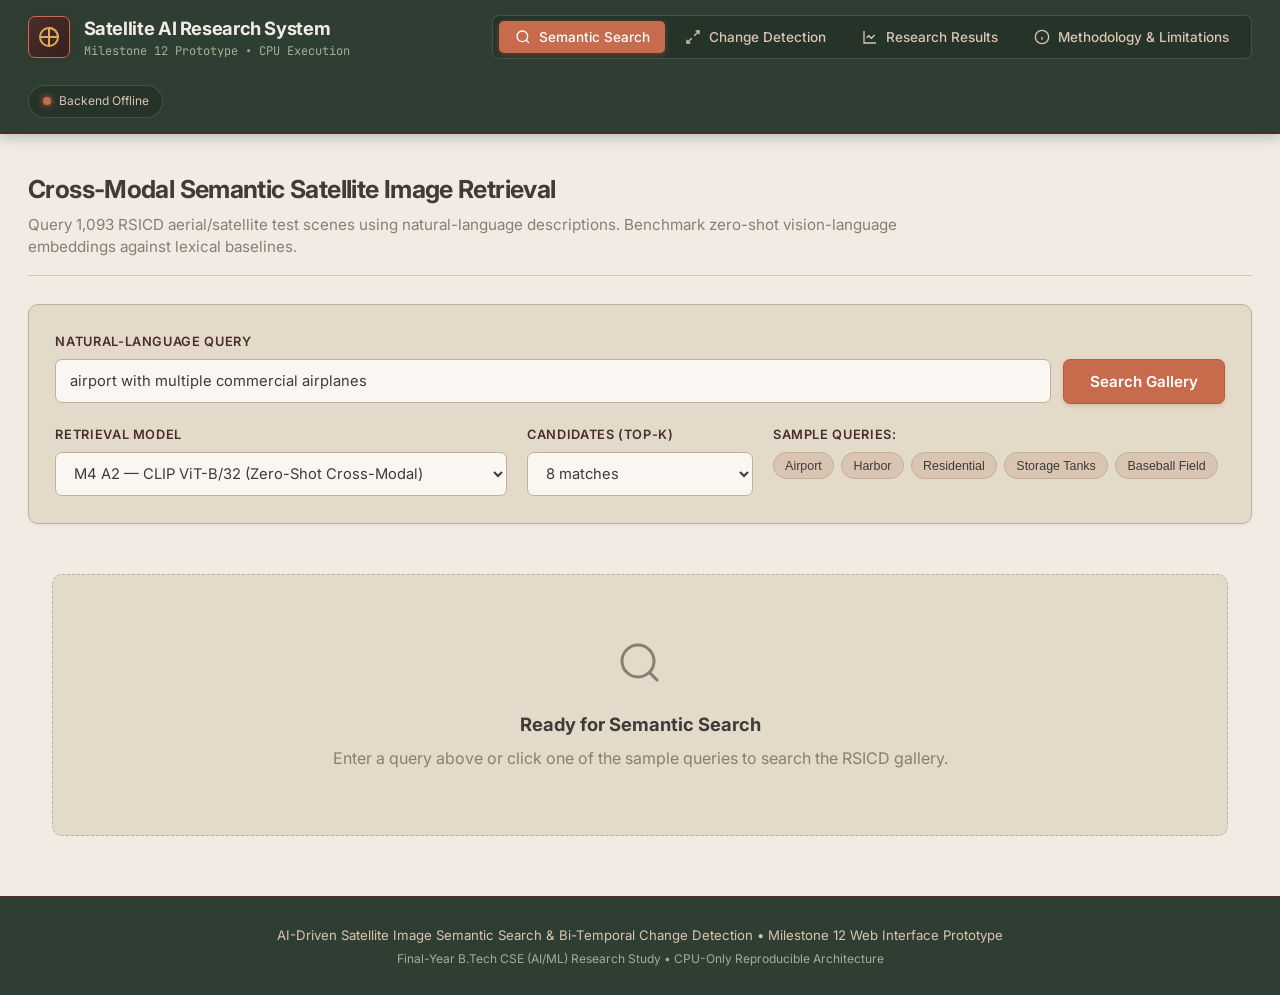
==== commit 4ea28c9f: "feat(deployment): configure Vercel serverless deployment and resolve temporal UI/registration reliab" ====
--- a/frontend/index.html
+++ b/frontend/index.html
@@ -8,7 +8,10 @@
   <link rel="preconnect" href="https://fonts.googleapis.com">
   <link rel="preconnect" href="https://fonts.gstatic.com" crossorigin>
   <link href="https://fonts.googleapis.com/css2?family=Inter:wght@300;400;500;600;700&family=JetBrains+Mono:wght@400;500&display=swap" rel="stylesheet">
+  <link rel="stylesheet" href="vendor/katex/katex.min.css">
   <link rel="stylesheet" href="css/styles.css">
+  <script defer src="vendor/katex/katex.min.js"></script>
+  <script defer src="vendor/katex/auto-render.min.js"></script>
 </head>
 <body>
   <!-- Header & Navigation -->
@@ -145,8 +148,24 @@
         <p class="panel-desc">Evaluate land-cover and building surface changes between temporal pairs ($T_1 \rightarrow T_2$). Compare classical radiometric differences with Siamese CNNs, dense attention networks, and transformers.</p>
       </div>
 
-      <div class="change-controls-card">
-        <form id="change-form" class="change-form">
+      <!-- Workflow Mode Selector Pill Group -->
+      <div class="mode-selector-container">
+        <div class="mode-pill-group" role="tablist" aria-label="Change Detection Workflow Mode">
+          <button type="button" class="mode-pill-btn active" id="mode-btn-benchmark" role="tab" aria-selected="true" data-cd-mode="benchmark">
+            <svg width="15" height="15" viewBox="0 0 24 24" fill="none" stroke="currentColor" stroke-width="2"><path d="M3 3v18h18"/><path d="m19 9-5 5-4-4-3 3"/></svg>
+            Benchmark Evaluation Mode (LEVIR-CD)
+          </button>
+          <button type="button" class="mode-pill-btn" id="mode-btn-temporal" role="tab" aria-selected="false" data-cd-mode="temporal">
+            <svg width="15" height="15" viewBox="0 0 24 24" fill="none" stroke="currentColor" stroke-width="2"><path d="M21 15v4a2 2 0 0 1-2 2H5a2 2 0 0 1-2-2v-4"/><polyline points="17 8 12 3 7 8"/><line x1="12" y1="3" x2="12" y2="15"/></svg>
+            Temporal Understanding Mode (Upload T1 &amp; T2)
+          </button>
+        </div>
+      </div>
+
+      <!-- BENCHMARK WORKFLOW CONTAINER -->
+      <div id="cd-benchmark-container" class="cd-workflow-container">
+        <div class="change-controls-card">
+          <form id="change-form" class="change-form">
           <div class="change-options-grid change-detection-config">
             <div class="option-field">
               <label for="change-pair-select">LEVIR-CD Test Scene Pair</label>
@@ -304,12 +323,287 @@
           </div>
         </div>
 
-        <!-- AI Explainability Action Bar -->
-        <div class="change-explain-action-bar" id="change-explain-action-bar">
-          <button type="button" class="btn-explain-large" id="btn-explain-change">
-            <span class="explain-icon">💡</span> Explain This Prediction (Qwen 27B)
-          </button>
-          <div class="change-explanation-slot" id="change-explanation-slot"></div>
+          <!-- AI Explainability Action Bar -->
+          <div class="change-explain-action-bar" id="change-explain-action-bar">
+            <button type="button" class="btn-explain-large" id="btn-explain-change">
+              <span class="explain-icon">💡</span> Explain This Prediction (Qwen 27B)
+            </button>
+            <div class="change-explanation-slot" id="change-explanation-slot"></div>
+          </div>
+        </div>
+      </div>
+
+      <!-- TEMPORAL UNDERSTANDING WORKFLOW (Upload T1 & T2) -->
+      <div id="cd-temporal-container" class="cd-workflow-container" style="display: none;">
+        <div class="change-controls-card">
+          <form id="temporal-form" class="temporal-form" novalidate>
+            <!-- Balanced Image Upload Panels -->
+            <div class="upload-panels-grid">
+              <!-- Observation T1 -->
+              <div class="upload-panel" id="panel-upload-t1">
+                <div class="panel-subhead">
+                  <span class="badge badge-primary">T1</span>
+                  <h3>Observation T1 (Earlier Scene)</h3>
+                </div>
+                <div class="dropzone" id="dropzone-t1">
+                  <input type="file" id="tu-file-t1" accept=".png,.jpg,.jpeg,.tif,.tiff" class="file-input-hidden">
+                  <label for="tu-file-t1" class="dropzone-label">
+                    <svg width="28" height="28" viewBox="0 0 24 24" fill="none" stroke="currentColor" stroke-width="1.7"><path d="M21 15v4a2 2 0 0 1-2 2H5a2 2 0 0 1-2-2v-4"/><polyline points="17 8 12 3 7 8"/><line x1="12" y1="3" x2="12" y2="15"/></svg>
+                    <span class="dropzone-text">Click or drop image for T1</span>
+                    <span class="dropzone-hint">PNG, JPG, TIFF up to 25 MB</span>
+                  </label>
+                  <div class="upload-preview-container" id="preview-container-t1" style="display: none;">
+                    <img id="tu-preview-img-t1" alt="T1 Preview" src="" loading="lazy">
+                    <div class="upload-meta-pill" id="tu-meta-t1"></div>
+                  </div>
+                </div>
+                <div class="option-field date-field">
+                  <label for="tu-date-t1">Observation Date T1 (Optional)</label>
+                  <input type="text" id="tu-date-t1" placeholder="e.g. 2021-04-15 or April 2021">
+                </div>
+              </div>
+
+              <!-- Observation T2 -->
+              <div class="upload-panel" id="panel-upload-t2">
+                <div class="panel-subhead">
+                  <span class="badge badge-accent">T2</span>
+                  <h3>Observation T2 (Later Scene)</h3>
+                </div>
+                <div class="dropzone" id="dropzone-t2">
+                  <input type="file" id="tu-file-t2" accept=".png,.jpg,.jpeg,.tif,.tiff" class="file-input-hidden">
+                  <label for="tu-file-t2" class="dropzone-label">
+                    <svg width="28" height="28" viewBox="0 0 24 24" fill="none" stroke="currentColor" stroke-width="1.7"><path d="M21 15v4a2 2 0 0 1-2 2H5a2 2 0 0 1-2-2v-4"/><polyline points="17 8 12 3 7 8"/><line x1="12" y1="3" x2="12" y2="15"/></svg>
+                    <span class="dropzone-text">Click or drop image for T2</span>
+                    <span class="dropzone-hint">PNG, JPG, TIFF up to 25 MB</span>
+                  </label>
+                  <div class="upload-preview-container" id="preview-container-t2" style="display: none;">
+                    <img id="tu-preview-img-t2" alt="T2 Preview" src="" loading="lazy">
+                    <div class="upload-meta-pill" id="tu-meta-t2"></div>
+                  </div>
+                </div>
+                <div class="option-field date-field">
+                  <label for="tu-date-t2">Observation Date T2 (Optional)</label>
+                  <input type="text" id="tu-date-t2" placeholder="e.g. 2023-09-20 or September 2023">
+                </div>
+              </div>
+            </div>
+
+            <!-- Geometric Alignment Notice -->
+            <div class="alignment-caption-notice">
+              <span>ℹ️</span> <strong>Geometric Alignment Notice:</strong> Identical pixel dimensions do not guarantee spatial or sub-pixel alignment. Two-stage feature co-registration (ORB + ECC) is executed automatically before inference.
+            </div>
+
+            <!-- Expandable Analysis Configuration -->
+            <details class="config-accordion" open>
+              <summary class="config-summary">
+                <span>⚙️</span> Analysis Configuration &amp; Contextual Metadata
+              </summary>
+              <div class="config-accordion-body">
+                <div class="config-options-grid">
+                  <div class="option-field">
+                    <label for="tu-gsd-input">Ground Sampling Distance (GSD, m/px, optional)</label>
+                    <input type="number" id="tu-gsd-input" step="0.05" min="0.0" max="100.0" placeholder="e.g. 0.50 (LEVIR-CD standard)">
+                    <span class="field-hint">Physical area (m²) is calculated and displayed only when valid GSD is provided.</span>
+                  </div>
+
+                  <div class="option-field">
+                    <label for="tu-model-select">Detection Model Architecture</label>
+                    <select id="tu-model-select">
+                      <option value="M9_BIT_CD" selected>M9 BIT-CD (Bitemporal Transformer, 552k params)</option>
+                      <option value="M10_QAT_CD">M10 QAT-CD (Quality-Aware Gated Detection)</option>
+                    </select>
+                    <span class="field-hint">Evaluated with frozen threshold &tau;* = 0.4500.</span>
+                  </div>
+
+                  <div class="option-field">
+                    <label for="tu-max-regions-input">Max Significant Regions (1–20)</label>
+                    <input type="number" id="tu-max-regions-input" min="1" max="20" value="6">
+                    <span class="field-hint">Maximum ranked spatial change clusters to analyze.</span>
+                  </div>
+
+                  <div class="option-field full-width">
+                    <label for="tu-desc-input">Contextual Scene Description (Optional)</label>
+                    <input type="text" id="tu-desc-input" placeholder="e.g. Suburban residential expansion or commercial dockyard change monitoring">
+                  </div>
+                </div>
+              </div>
+            </details>
+
+            <!-- Submission Row -->
+            <div class="temporal-action-row">
+              <button type="submit" id="tu-submit-btn" class="primary-btn">
+                <span class="btn-text">Execute Temporal Analysis</span>
+                <span class="btn-spinner hidden"></span>
+              </button>
+              <button type="button" id="tu-reset-btn" class="secondary-btn">Reset Inputs</button>
+            </div>
+            <div id="tu-validation-msg" class="validation-msg hidden"></div>
+          </form>
+        </div>
+
+        <!-- Temporal Results Stage -->
+        <div id="tu-results-stage" class="temporal-results-stage" style="display: none;">
+          <!-- Registration Rejection Alert -->
+          <div id="tu-rejection-banner" class="alert-banner alert-danger hidden">
+            <div class="alert-content">
+              <h4>⛔ Registration Rejected</h4>
+              <p id="tu-rejection-text">Observation images could not be reliably co-registered to meet geometric confidence standards. Processing halted safely.</p>
+            </div>
+          </div>
+
+          <!-- Section A: Overview Metrics Ribbon -->
+          <div class="viewer-meta-ribbon" id="tu-overview-ribbon">
+            <div class="ribbon-item"><span class="ribbon-label">Status:</span> <strong id="tu-meta-status">Aligned</strong></div>
+            <div class="ribbon-item"><span class="ribbon-label">Detector:</span> <strong id="tu-meta-model">M9 BIT-CD (&tau;*=0.45)</strong></div>
+            <div class="ribbon-item"><span class="ribbon-label">Changed Area:</span> <strong id="tu-meta-changed-pct">0.00%</strong></div>
+            <div class="ribbon-item"><span class="ribbon-label">Pixels:</span> <strong id="tu-meta-changed-px">0 px</strong></div>
+            <div class="ribbon-item"><span class="ribbon-label">Latency:</span> <strong id="tu-meta-latency">0 ms</strong></div>
+            <div class="ribbon-item" id="tu-meta-physical-slot" style="display: none;"><span class="ribbon-label">Physical Area:</span> <strong id="tu-meta-physical-area">0 m²</strong></div>
+          </div>
+
+          <!-- Section B: Registration Quality Card -->
+          <div class="table-card" id="tu-reg-diagnostics-card">
+            <div class="table-card-header">
+              <h3>Stage 1 Geometric Co-Registration Quality Diagnostics</h3>
+              <span class="badge" id="tu-reg-status-badge">Aligned</span>
+            </div>
+            <div class="reg-metrics-grid" id="tu-reg-metrics-grid">
+              <!-- Injected by JS -->
+            </div>
+            <div id="tu-reg-warnings-box" class="reg-warnings-box" style="display: none;"></div>
+          </div>
+
+          <!-- Section C: 4-Way Image Viewer Grid -->
+          <div class="quad-viewer-grid" id="tu-quad-grid">
+            <div class="quad-card visualization-card">
+              <div class="quad-header">
+                <h3>1. Observation T1 (Earlier)</h3>
+                <span class="badge">Optical RGB</span>
+              </div>
+              <div class="quad-body">
+                <img id="tu-view-t1" alt="Observation T1" src="" loading="lazy">
+              </div>
+            </div>
+
+            <div class="quad-card visualization-card">
+              <div class="quad-header">
+                <h3>2. Observation T2 (Aligned)</h3>
+                <span class="badge badge-accent">Geometric Aligned</span>
+              </div>
+              <div class="quad-body">
+                <img id="tu-view-t2" alt="Observation T2 Aligned" src="" loading="lazy">
+              </div>
+            </div>
+
+            <div class="quad-card visualization-card">
+              <div class="quad-header">
+                <h3>3. Binary Change Mask</h3>
+                <span class="badge badge-success">&ge; &tau;* (0.4500)</span>
+              </div>
+              <div class="quad-body">
+                <img id="tu-view-mask" alt="Binary Change Mask" src="" loading="lazy">
+              </div>
+            </div>
+
+            <div class="quad-card visualization-card">
+              <div class="quad-header">
+                <h3>4. Spatial Change Overlay</h3>
+                <span class="badge badge-primary">Ranked Regions</span>
+              </div>
+              <div class="quad-body">
+                <img id="tu-view-overlay" alt="Spatial Change Overlay" src="" loading="lazy">
+              </div>
+            </div>
+          </div>
+
+          <!-- Section D: Detected Change Regions Grid -->
+          <div class="table-card" id="tu-regions-section">
+            <div class="table-card-header">
+              <h3>D. Detected Spatial Change Regions (Top-Ranked Clusters)</h3>
+              <span class="badge badge-accent">Pixel Coordinates (0,0 Top-Left)</span>
+            </div>
+            <p class="section-caveat-text">Bounding boxes indicate spatial cluster bounds, not exact building footprints or geographic parcel boundaries.</p>
+            <div class="regions-cards-grid" id="tu-regions-cards-container">
+              <!-- Injected by JS -->
+            </div>
+          </div>
+
+          <!-- Section E: VARI Greenness Evidence -->
+          <div class="table-card" id="tu-vari-section">
+            <div class="table-card-header">
+              <h3>E. Visible Atmospherically Resistant Index (VARI) Greenness Evidence</h3>
+              <span class="badge">Optical Greenness Proxy</span>
+            </div>
+            <div class="vari-caveat-banner">
+              <strong>Scientific Measurement Caveat:</strong>
+              <em>"VARI is an RGB-derived visible greenness indicator. It is not NDVI and does not independently establish vegetation change."</em>
+            </div>
+            <div class="table-responsive">
+              <table class="benchmark-table" id="tu-vari-table">
+                <thead>
+                  <tr>
+                    <th>Region</th>
+                    <th>Status</th>
+                    <th>T1 VARI</th>
+                    <th>T2 VARI</th>
+                    <th>&Delta; VARI</th>
+                    <th>Interpretation</th>
+                  </tr>
+                </thead>
+                <tbody id="tu-vari-table-body">
+                  <!-- Injected by JS -->
+                </tbody>
+              </table>
+            </div>
+          </div>
+
+          <!-- Section F: Multimodal Semantic Interpretations -->
+          <div class="table-card" id="tu-semantic-section">
+            <div class="table-card-header">
+              <h3>F. Multimodal Semantic Interpretations (8-Class Remote Sensing Taxonomy)</h3>
+              <span class="badge badge-primary">Multimodal Vision Hypotheses</span>
+            </div>
+            <p class="section-caveat-text">Evaluated across standard categories: New Construction, Demolition, Vegetation Increase, Vegetation Decrease, Road Development, Water Body Change, Soil Clearing, Uncertain. Interpretations are evidence-linked hypotheses and do not constitute ground truth labels.</p>
+            <div class="semantic-findings-list" id="tu-semantic-findings-container">
+              <!-- Injected by JS -->
+            </div>
+          </div>
+
+          <!-- Section G: Dual-Stage AI Reasoning Report -->
+          <div class="explanation-card" id="tu-explanation-section">
+            <div class="explanation-card-header">
+              <div class="explanation-title">
+                <span>💡</span> G. Dual-Stage AI Reasoning &amp; Explanation Report
+              </div>
+              <div class="explanation-badges">
+                <span class="badge-source-model">Architecture: Dual-Stage Reasoning</span>
+                <span class="badge-qwen-model">Explainer: Groq Qwen</span>
+              </div>
+            </div>
+            <div class="explanation-card-body">
+              <div class="explanation-summary-box" id="tu-exp-summary">
+                <!-- Injected by JS -->
+              </div>
+              <div class="explanation-details-grid">
+                <div class="explanation-detail-col col-evidence">
+                  <h5><span>✓</span> Detector Evidence</h5>
+                  <ul id="tu-exp-evidence"></ul>
+                </div>
+                <div class="explanation-detail-col col-limitations">
+                  <h5><span>⚠</span> Scientific Limitations</h5>
+                  <ul id="tu-exp-limitations"></ul>
+                </div>
+                <div class="explanation-detail-col col-unknowns">
+                  <h5><span>?</span> Unknown Variables</h5>
+                  <ul id="tu-exp-unknowns"></ul>
+                </div>
+                <div class="explanation-detail-col col-recommendations">
+                  <h5><span>📋</span> Analyst Recommendations</h5>
+                  <ul id="tu-exp-recommendations"></ul>
+                </div>
+              </div>
+            </div>
+          </div>
         </div>
       </div>
     </section>
@@ -457,7 +751,7 @@
       </div>
 
       <div class="methodology-grid">
-        <div class="info-card">
+        <div class="info-card methodology-card">
           <h3>1. Semantic Retrieval Formulation (M4)</h3>
           <p>Cross-modal text-to-image retrieval maps natural language queries $q$ and aerial imagery $x$ into a shared 512-dimensional embedding space using OpenAI CLIP ViT-B/32. Vectors are $L_2$-normalized such that inner-product similarity corresponds strictly to cosine similarity.</p>
           <ul>
@@ -468,7 +762,7 @@
           </ul>
         </div>
 
-        <div class="info-card">
+        <div class="info-card methodology-card">
           <h3>2. Bi-Temporal Change Detection Formulation (M5&ndash;M10)</h3>
           <p>Given co-registered optical scenes $T_1, T_2 \in \mathbb{R}^{H \times W \times 3}$, models compute continuous change likelihoods $D(x, y) \in [0, 1]$, binarized at frozen validation threshold $\tau^*$:</p>
           <ul>
@@ -482,7 +776,7 @@
           </ul>
         </div>
 
-        <div class="info-card">
+        <div class="info-card methodology-card">
           <h3>3. Hardware Constraints & Fair Profiling</h3>
           <p>The entire research framework is constrained to commodity CPU hardware without cloud GPUs, CUDA, or distributed clusters:</p>
           <ul>
@@ -493,7 +787,7 @@
           </ul>
         </div>
 
-        <div class="info-card warning-border">
+        <div class="info-card warning-border methodology-card full-width">
           <h3>4. Scientific Limitations & Threats to Validity</h3>
           <p><strong>A. Closed-Benchmark Test Set Reuse:</strong> As recorded in the project devlog and decision logs, the official 128-scene LEVIR-CD test split has been evaluated repeatedly across milestones M5&ndash;M10. While decision thresholds were strictly calibrated on the 64 validation scenes, repeated inspection means test results represent a closed retrospective benchmark rather than an untouched prospective trial.</p>
           <p><strong>B. QAT-CD Active Gating is Exploratory:</strong> Under validation calibration optimizing for unweighted F1, the optimal attenuation strength was $\gamma^* = 0.0$ (identical to BIT-CD). The active gating setting ($\gamma = 0.30$) suppresses 29.19% of false alarms and raises precision by +5.42 pp, but slightly reduces unweighted F1. It must not be claimed as an unconditional F1 improvement.</p>
--- a/frontend/css/styles.css
+++ b/frontend/css/styles.css
@@ -225,8 +225,12 @@
   padding: 0.75rem 1.75rem;
 }
 
+.hidden {
+  display: none !important;
+}
+
 .alert-banner.hidden {
-  display: none;
+  display: none !important;
 }
 
 .alert-content {
@@ -305,6 +309,14 @@
   padding: 1.65rem;
   margin-bottom: 1.65rem;
   box-shadow: var(--shadow-sm);
+}
+
+.option-field {
+  display: flex;
+  flex-direction: column;
+  min-width: 0;
+  width: 100%;
+  box-sizing: border-box;
 }
 
 .query-input-group label,
@@ -324,20 +336,31 @@
 }
 
 .input-with-button input[type="text"],
+.option-field input[type="text"],
 .option-field input[type="number"],
 .option-field select {
-  flex: 1;
+  width: 100%;
+  max-width: 100%;
+  min-width: 0;
+  min-height: 44px;
+  height: 44px;
+  box-sizing: border-box;
   background-color: var(--bg-input);
   border: 1px solid var(--border-subtle);
   color: var(--text-primary);
   font-family: var(--font-sans);
-  font-size: 0.95rem;
-  padding: 0.75rem 1rem;
+  font-size: 0.92rem;
+  padding: 0 0.85rem;
   border-radius: var(--radius-md);
   transition: border-color var(--transition-fast), box-shadow var(--transition-fast);
 }
 
+.input-with-button input[type="text"] {
+  flex: 1;
+}
+
 .input-with-button input[type="text"]:focus,
+.option-field input[type="text"]:focus,
 .option-field input[type="number"]:focus,
 .option-field select:focus {
   outline: none;
@@ -1462,43 +1485,68 @@
 
 
 /* =============================================================================
-   METHODOLOGY CARDS
+   METHODOLOGY CARDS & MATHEMATICS
    ============================================================================= */
 
 .methodology-grid {
   display: grid;
-  grid-template-columns: repeat(auto-fit, minmax(340px, 1fr));
-  gap: 1.5rem;
-}
-
+  grid-template-columns: repeat(3, minmax(0, 1fr));
+  gap: 24px;
+  align-items: stretch;
+  width: 100%;
+  min-width: 0;
+}
+
+.methodology-card,
 .info-card {
   background-color: var(--bg-card);
   border: 1px solid var(--border-subtle);
   border-radius: var(--radius-lg);
   padding: 1.6rem;
   box-shadow: var(--shadow-sm);
-}
-
+  min-width: 0;
+  box-sizing: border-box;
+  height: auto;
+  overflow-wrap: anywhere;
+  display: flex;
+  flex-direction: column;
+}
+
+.methodology-card.full-width,
 .info-card.warning-border {
+  grid-column: 1 / -1;
   border-color: var(--color-yellow-ochre);
   border-left: 4px solid var(--color-yellow-ochre);
   background: linear-gradient(180deg, rgba(225, 169, 95, 0.12), var(--bg-card));
 }
 
+.methodology-card h2,
+.methodology-card h3,
 .info-card h3 {
   font-size: 1.05rem;
   font-weight: 700;
   color: var(--color-deep-bark);
   margin-bottom: 0.75rem;
-}
-
+  line-height: 1.4;
+  overflow-wrap: anywhere;
+}
+
+.methodology-card p,
+.methodology-card li,
+.info-card p,
+.info-card li {
+  line-height: 1.65;
+  overflow-wrap: anywhere;
+}
+
+.methodology-card p,
 .info-card p {
   font-size: 0.88rem;
   color: var(--color-taupe);
   margin-bottom: 0.75rem;
-  line-height: 1.6;
-}
-
+}
+
+.methodology-card ul,
 .info-card ul {
   padding-left: 1.25rem;
   font-size: 0.85rem;
@@ -1508,8 +1556,76 @@
   gap: 0.4rem;
 }
 
+.methodology-card li strong,
 .info-card li strong {
   color: var(--color-charcoal-rock);
+}
+
+/* Math container and typesetting rules */
+.methodology-card mjx-container,
+.methodology-card .katex-display,
+.info-card .katex-display,
+.math-display {
+  max-width: 100%;
+  overflow-x: auto;
+  overflow-y: hidden;
+  display: block;
+  margin: 0.75rem 0;
+  text-align: center;
+  padding: 0.25rem 0;
+}
+
+.methodology-card .katex,
+.info-card .katex,
+.math-inline,
+.math-sym,
+.math-var {
+  font-size: 1.02em;
+  color: var(--color-charcoal-rock);
+}
+
+.math-bb {
+  font-family: KaTeX_AMS, 'Times New Roman', serif;
+  font-weight: bold;
+}
+
+.math-sym,
+.math-var {
+  font-style: italic;
+  font-family: KaTeX_Math, 'Times New Roman', serif;
+}
+
+.math-sub, .math-sup {
+  font-size: 0.78em;
+  line-height: 0;
+  position: relative;
+  vertical-align: baseline;
+}
+
+.math-sup {
+  top: -0.45em;
+}
+
+.math-sub {
+  bottom: -0.22em;
+}
+
+.math-text {
+  font-style: normal;
+  font-family: inherit;
+}
+
+@media (max-width: 1000px) {
+  .methodology-grid {
+    grid-template-columns: repeat(2, minmax(0, 1fr));
+  }
+}
+
+@media (max-width: 650px) {
+  .methodology-grid {
+    grid-template-columns: minmax(0, 1fr);
+    gap: 16px;
+  }
 }
 
 /* =============================================================================
@@ -1958,3 +2074,356 @@
   }
 }
 
+/* =============================================================================
+   PHASE 3D: TEMPORAL UNDERSTANDING MODE & UPLOAD PANELS
+   ============================================================================= */
+
+.mode-selector-container {
+  display: flex;
+  margin-bottom: 1.5rem;
+}
+
+.mode-pill-group {
+  display: inline-flex;
+  background-color: var(--color-bone-white);
+  border: 1px solid var(--border-subtle);
+  border-radius: var(--radius-full);
+  padding: 4px;
+  gap: 6px;
+  box-shadow: var(--shadow-sm);
+}
+
+.mode-pill-btn {
+  display: inline-flex;
+  align-items: center;
+  gap: 0.5rem;
+  background: transparent;
+  border: none;
+  border-radius: var(--radius-full);
+  padding: 0.55rem 1.15rem;
+  font-family: var(--font-sans);
+  font-size: 0.84rem;
+  font-weight: 600;
+  color: var(--color-charcoal-rock);
+  cursor: pointer;
+  transition: all var(--transition-fast);
+}
+
+.mode-pill-btn:hover {
+  background-color: rgba(74, 46, 43, 0.08);
+  color: var(--color-deep-bark);
+}
+
+.mode-pill-btn.active {
+  background-color: var(--color-deep-bark);
+  color: var(--color-alabaster);
+  box-shadow: 0 2px 6px rgba(74, 46, 43, 0.25);
+}
+
+.mode-pill-btn svg {
+  flex-shrink: 0;
+}
+
+/* Upload Panels Grid */
+.upload-panels-grid {
+  display: grid;
+  grid-template-columns: 1fr 1fr;
+  gap: 1.5rem;
+  margin-bottom: 1.25rem;
+}
+
+.upload-panel {
+  background: var(--bg-surface);
+  border: 1px solid var(--border-subtle);
+  border-radius: var(--radius-md);
+  padding: 1.25rem;
+}
+
+.upload-panel .panel-subhead {
+  display: flex;
+  align-items: center;
+  gap: 0.6rem;
+  margin-bottom: 0.9rem;
+}
+
+.upload-panel .panel-subhead h3 {
+  font-size: 0.95rem;
+  font-weight: 700;
+  color: var(--color-deep-bark);
+  margin: 0;
+}
+
+.dropzone {
+  border: 2px dashed var(--border-subtle);
+  border-radius: var(--radius-md);
+  padding: 1.25rem;
+  background-color: var(--bg-input);
+  text-align: center;
+  cursor: pointer;
+  transition: border-color var(--transition-fast), background-color var(--transition-fast);
+  margin-bottom: 1rem;
+}
+
+.dropzone:hover,
+.dropzone.dragover {
+  border-color: var(--color-terracotta);
+  background-color: rgba(200, 107, 77, 0.05);
+}
+
+.file-input-hidden {
+  display: none;
+}
+
+.dropzone-label {
+  display: flex;
+  flex-direction: column;
+  align-items: center;
+  gap: 0.4rem;
+  cursor: pointer;
+  color: var(--color-deep-bark);
+}
+
+.dropzone-text {
+  font-weight: 600;
+  font-size: 0.9rem;
+}
+
+.dropzone-hint {
+  font-size: 0.75rem;
+  color: var(--color-taupe);
+}
+
+.upload-preview-container {
+  margin-top: 0.75rem;
+  border-radius: var(--radius-sm);
+  overflow: hidden;
+  border: 1px solid var(--border-subtle);
+  background: #1e1e1e;
+}
+
+.upload-preview-container img {
+  display: block;
+  width: 100%;
+  max-height: 190px;
+  object-fit: contain;
+}
+
+.upload-meta-pill {
+  background: var(--color-deep-bark);
+  color: var(--color-alabaster);
+  font-size: 0.75rem;
+  padding: 0.35rem 0.6rem;
+  text-align: left;
+  line-height: 1.4;
+}
+
+.alignment-caption-notice {
+  background-color: #E3DAC9;
+  border: 1px solid var(--border-subtle);
+  border-left: 4px solid var(--color-yellow-ochre);
+  padding: 0.65rem 0.9rem;
+  border-radius: 0 var(--radius-sm) var(--radius-sm) 0;
+  font-size: 0.8rem;
+  color: var(--color-charcoal-rock);
+  margin-bottom: 1.25rem;
+}
+
+/* Accordion Config */
+.config-accordion {
+  background: var(--bg-input);
+  border: 1px solid var(--border-subtle);
+  border-radius: var(--radius-md);
+  padding: 0.75rem 1rem;
+  margin-bottom: 1.25rem;
+}
+
+.config-summary {
+  font-weight: 700;
+  font-size: 0.88rem;
+  color: var(--color-deep-bark);
+  cursor: pointer;
+}
+
+.config-options-grid {
+  display: grid;
+  grid-template-columns: repeat(3, minmax(0, 1fr));
+  gap: 1.25rem;
+  margin-top: 1rem;
+  align-items: start;
+}
+
+.config-options-grid > * {
+  min-width: 0;
+}
+
+.config-options-grid .full-width {
+  grid-column: 1 / -1;
+}
+
+@media (max-width: 900px) {
+  .config-options-grid {
+    grid-template-columns: 1fr;
+  }
+}
+
+.field-hint {
+  display: block;
+  font-size: 0.74rem;
+  color: var(--color-taupe);
+  margin-top: 0.25rem;
+}
+
+.temporal-action-row {
+  display: flex;
+  gap: 1rem;
+  align-items: center;
+}
+
+.secondary-btn {
+  background-color: var(--color-bone-white);
+  border: 1px solid var(--border-subtle);
+  color: var(--color-charcoal-rock);
+  font-family: var(--font-sans);
+  font-weight: 600;
+  font-size: 0.9rem;
+  padding: 0.75rem 1.2rem;
+  border-radius: var(--radius-md);
+  cursor: pointer;
+  transition: all var(--transition-fast);
+}
+
+.secondary-btn:hover {
+  background-color: var(--color-khaki-silt);
+  color: var(--color-deep-bark);
+}
+
+.validation-msg {
+  margin-top: 0.8rem;
+  padding: 0.65rem 0.9rem;
+  border-radius: var(--radius-sm);
+  font-size: 0.82rem;
+  background-color: rgba(200, 107, 77, 0.12);
+  border: 1px solid var(--color-terracotta);
+  color: var(--color-deep-bark);
+}
+
+.validation-msg.hidden,
+.validation-msg:empty {
+  display: none !important;
+}
+
+/* Registration Diagnostics */
+.reg-metrics-grid {
+  display: grid;
+  grid-template-columns: repeat(auto-fit, minmax(130px, 1fr));
+  gap: 0.85rem;
+  padding: 0.85rem 1.1rem;
+  background: var(--bg-surface);
+  border-bottom: 1px solid var(--border-subtle);
+}
+
+.reg-metric-item span {
+  font-size: 0.74rem;
+  color: var(--color-taupe);
+}
+
+.reg-metric-item strong {
+  display: block;
+  font-size: 0.92rem;
+  color: var(--color-charcoal-rock);
+  margin-top: 0.15rem;
+}
+
+.reg-warnings-box {
+  padding: 0.75rem 1.1rem;
+  font-size: 0.8rem;
+  color: var(--color-terracotta);
+  background: rgba(200, 107, 77, 0.08);
+}
+
+/* VARI Caveat */
+.vari-caveat-banner {
+  background-color: var(--color-bone-white);
+  border-left: 4px solid var(--color-olive-moss);
+  border-top: 1px solid var(--border-subtle);
+  border-right: 1px solid var(--border-subtle);
+  border-bottom: 1px solid var(--border-subtle);
+  padding: 0.75rem 1rem;
+  font-size: 0.82rem;
+  color: var(--color-charcoal-rock);
+  border-radius: 0 var(--radius-sm) var(--radius-sm) 0;
+  margin: 0.75rem 1.1rem;
+}
+
+.section-caveat-text {
+  font-size: 0.8rem;
+  color: var(--color-taupe);
+  padding: 0.5rem 1.1rem;
+  margin: 0;
+}
+
+/* Regions Cards Grid */
+.regions-cards-grid {
+  display: grid;
+  grid-template-columns: repeat(auto-fit, minmax(280px, 1fr));
+  gap: 1rem;
+  padding: 1.1rem;
+}
+
+.region-card {
+  background: var(--bg-card);
+  border: 1px solid var(--border-subtle);
+  border-left: 4px solid var(--color-terracotta);
+  border-radius: 0 var(--radius-md) var(--radius-md) 0;
+  padding: 0.9rem;
+  box-shadow: var(--shadow-sm);
+}
+
+.region-card-header {
+  display: flex;
+  justify-content: space-between;
+  align-items: center;
+  margin-bottom: 0.5rem;
+}
+
+.region-card-title {
+  font-weight: 700;
+  font-size: 0.9rem;
+  color: var(--color-deep-bark);
+}
+
+.region-card-body {
+  font-size: 0.8rem;
+  color: var(--color-charcoal-rock);
+  line-height: 1.45;
+}
+
+/* Semantic Findings List */
+.semantic-findings-list {
+  padding: 1.1rem;
+  display: flex;
+  flex-direction: column;
+  gap: 0.85rem;
+}
+
+.semantic-finding-item {
+  background: var(--bg-surface);
+  border: 1px solid var(--border-subtle);
+  border-radius: var(--radius-md);
+  padding: 0.95rem 1.1rem;
+}
+
+.semantic-finding-header {
+  display: flex;
+  justify-content: space-between;
+  align-items: center;
+  margin-bottom: 0.4rem;
+}
+
+@media (max-width: 768px) {
+  .upload-panels-grid {
+    grid-template-columns: 1fr;
+  }
+}
+
+
